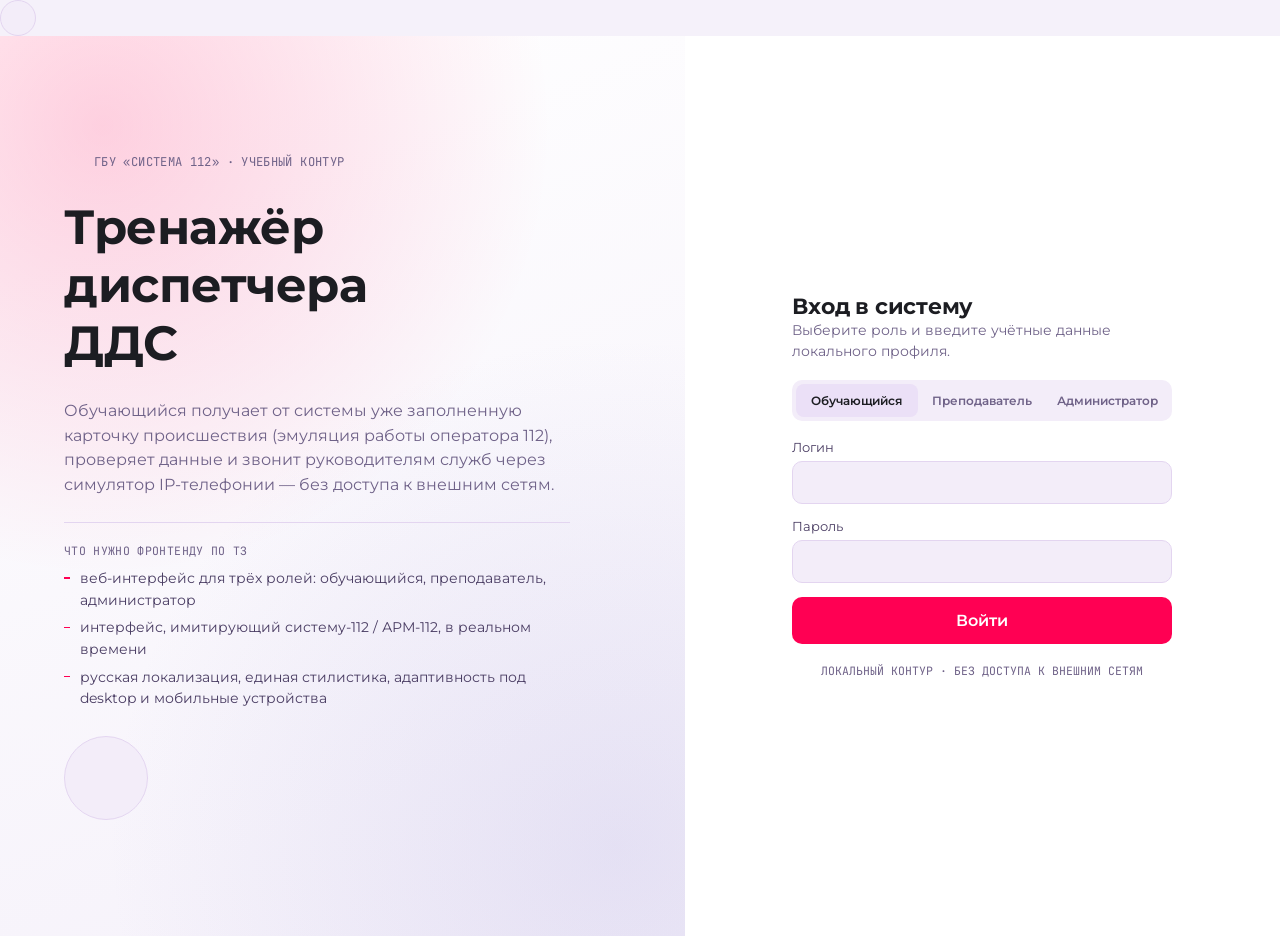
==== frontend/index.html @ 6da65aef "feat(frontend): add frontend screens" ====
<!DOCTYPE html>
<html lang="ru">
<head>
  <meta charset="UTF-8" />
  <meta name="viewport" content="width=device-width, initial-scale=1.0" />
  <title>Вход · Тренажёр диспетчера ДДС</title>
  <!-- Применяем сохранённую тему ДО отрисовки страницы, чтобы не было
       "мигания" неправильной темой при загрузке. Логика переключения —
       в js/theme.js, подключённом ниже вместе с остальными скриптами. -->
  <script>
    (function () {
      var saved = localStorage.getItem("ddsTheme");
      var theme = saved || (window.matchMedia && window.matchMedia("(prefers-color-scheme: light)").matches ? "light" : "dark");
      document.documentElement.setAttribute("data-theme", theme);
    })();
  </script>
  <link rel="preconnect" href="https://fonts.googleapis.com" />
  <link href="https://fonts.googleapis.com/css2?family=Montserrat:wght@500;600;700;800&family=JetBrains+Mono:wght@400;500&display=swap" rel="stylesheet" />
  <link rel="stylesheet" href="css/style.css" />
</head>
<body>

  <button type="button" class="theme-toggle" data-theme-toggle aria-label="Переключить тему">
    <span class="icon" style="width:16px; height:16px;"></span>
  </button>

  <div class="login-page">

    <!-- Левая панель: смысловой "герой" экрана — объясняет, что это за продукт -->
    <section class="hero-panel">

      <div class="hero-brand">
        <span class="icon" style="--icon-src:url('/assets/icons/misc_phone.png'); width:20px; height:20px;" aria-hidden="true"></span>
        <p class="hero-kicker">ГБУ «Система 112» · учебный контур</p>
      </div>

      <h1 class="hero-title">Тренажёр диспетчера ДДС</h1>

      <p class="hero-sub">
        Обучающийся получает от системы уже заполненную карточку происшествия
        (эмуляция работы оператора 112), проверяет данные и звонит руководителям
        служб через симулятор IP‑телефонии — без доступа к внешним сетям.
      </p>

      <div class="hero-scope">
        <span class="hero-scope-label">Что нужно фронтенду по ТЗ</span>
        <ul class="hero-scope-list">
          <li>веб-интерфейс для трёх ролей: обучающийся, преподаватель, администратор</li>
          <li>интерфейс, имитирующий систему‑112 / АРМ‑112, в реальном времени</li>
          <li>русская локализация, единая стилистика, адаптивность под desktop и мобильные устройства</li>
        </ul>
      </div>

      <div class="hero-icon" aria-hidden="true">
        <span class="icon" style="--icon-src:url('/assets/icons/misc_phone.png'); width:34px; height:34px;"></span>
      </div>

    </section>

    <!-- Правая панель: форма входа с переключением роли -->
    <section class="auth-panel">
      <div class="auth-card">

        <div>
          <h2>Вход в систему</h2>
          <p class="auth-hint">Выберите роль и введите учётные данные локального профиля.</p>
        </div>

        <!-- Переключатель роли: чисто фронтенд-состояние, роль передаётся
             бэкенду вместе с формой, а реальные права всё равно проверяются
             на сервере (RBAC) — фронтенд не является источником истины.
             role-switch-indicator — скользящий "ползунок" под активной вкладкой,
             его позицию и ширину выставляет js/auth.js. -->
        <div class="role-switch" role="tablist" aria-label="Роль пользователя" id="role-switch">
          <span class="role-switch-indicator" id="role-indicator"></span>
          <button type="button" class="role-btn active" data-role="student" role="tab" aria-selected="true">Обучающийся</button>
          <button type="button" class="role-btn" data-role="teacher" role="tab" aria-selected="false">Преподаватель</button>
          <button type="button" class="role-btn" data-role="admin" role="tab" aria-selected="false">Администратор</button>
        </div>

        <form id="login-form" novalidate>
          <label>
            Логин
            <input type="text" name="username" autocomplete="username" required />
          </label>
          <label>
            Пароль
            <input type="password" name="password" autocomplete="current-password" required />
          </label>

          <p class="form-error" id="form-error" hidden>Введите логин и пароль</p>

          <button type="submit" class="btn-primary" id="login-submit">Войти</button>
        </form>

        <p class="auth-footer">ЛОКАЛЬНЫЙ КОНТУР · БЕЗ ДОСТУПА К ВНЕШНИМ СЕТЯМ</p>

      </div>
    </section>

  </div>

  <script src="js/config.js"></script>
  <script src="js/theme.js"></script>
  <script src="js/auth.js"></script>
</body>
</html>
---- frontend/css/style.css ----
/* =========================================================
   Тренажёр диспетчера ДДС — базовые стили
   Палитра и шрифт — по брендбуку презентации (Montserrat +
   акцентные HEX #FF0053 / #FFD6E4 / #8A83D1 / #FC3777 /
   #310F53 / #520978, базовые #FFFFFF / #1C1D22).
   ========================================================= */

:root {
  /* --- Тёмная база, затонированная фирменным фиолетовым --- */
  --bg-950: #1c1d22;
  --panel-900: #241726;
  --panel-800: #2d1a34;
  --panel-700: #3a2148;
  --border-600: #4a2c5c;

  --ink-100: #ffffff;
  --ink-400: #c9bfe0;
  --ink-600: #9686b8;

  /* --- Акцентные цвета брендбука --- */
  --accent-500: #ff0053;
  --accent-600: #d1003f;
  --accent-100: #ffd6e4;
  --lavender-500: #8a83d1;
  --magenta-500: #fc3777;
  --purple-900: #310f53;
  --purple-800: #520978;
  --purple-800-tint: #b190c2; /* #520978, но читаемо как цвет текста на тёмном фоне */

  --danger-500: #ff5470;

  /* --- Цвета категорий происшествий: отдельные переменные, чтобы можно
     было подобрать разный контраст для тёмной и светлой темы --- */
  --cat-nature: var(--magenta-500);
  --cat-medicine: var(--accent-500);
  --cat-infrastructure: var(--lavender-500);
  --cat-security: var(--purple-800-tint);
  --cat-other: var(--accent-100);

  /* --- Типографика --- */
  --font-ui: "Montserrat", "Segoe UI", system-ui, sans-serif;
  --font-mono: "JetBrains Mono", "SFMono-Regular", Consolas, monospace;

  /* --- Прочее --- */
  --radius-md: 10px;
  --radius-lg: 18px;
  --radius-xl: 26px;
  --shadow-panel: 0 24px 60px rgba(12, 4, 20, 0.5);
  --ease-out: cubic-bezier(0.16, 1, 0.3, 1);
  --transition-fast: 150ms ease;
  --transition-base: 220ms var(--ease-out);
}

/* =========================================================
   Светлая тема. Переключается атрибутом data-theme на <html>
   (см. js/theme.js). Тёмная тема — значения по умолчанию выше,
   поэтому здесь перечислены только те переменные, которые
   отличаются, плюс более тёмные варианты цветов категорий —
   исходные брендовые оттенки слишком светлые для текста на белом.
   ========================================================= */

:root[data-theme="light"] {
  --bg-950: #f5f1fa;
  --panel-900: #ffffff;
  --panel-800: #f3edf9;
  --panel-700: #ebe0f7;
  --border-600: #e3d5f0;

  --ink-100: #1c1d22;
  --ink-400: #4a3d63;
  --ink-600: #6f6288;

  --cat-nature: #c52b5d;
  --cat-medicine: #d90047;
  --cat-infrastructure: #5a5588;
  --cat-security: var(--purple-800);
  --cat-other: #736067;

  color-scheme: light;
}

* {
  box-sizing: border-box;
}

html {
  color-scheme: dark;
}

body {
  margin: 0;
  font-family: var(--font-ui);
  background: var(--bg-950);
  color: var(--ink-100);
  -webkit-font-smoothing: antialiased;
}

h1, h2, h3 {
  margin: 0;
  font-weight: 700;
  letter-spacing: -0.01em;
}

p {
  margin: 0;
  color: var(--ink-600);
  line-height: 1.5;
}

a {
  color: inherit;
}

button {
  font-family: inherit;
}

:focus-visible {
  outline: 2px solid var(--accent-500);
  outline-offset: 2px;
  border-radius: 6px;
}

/* Уважаем системную настройку "меньше анимаций" —
   плавные появления заменяются мгновенными. */
@media (prefers-reduced-motion: reduce) {
  *, *::before, *::after {
    animation-duration: 0.001ms !important;
    transition-duration: 0.001ms !important;
  }
}

/* =========================================================
   Маска-иконка: PNG-иконки из брендового набора подключаются
   как маска, поэтому цвет иконки всегда задаётся через
   background-color (можно перекрашивать под категорию).
   ========================================================= */

.icon {
  display: inline-block;
  -webkit-mask-image: var(--icon-src);
  mask-image: var(--icon-src);
  -webkit-mask-size: contain;
  mask-size: contain;
  -webkit-mask-repeat: no-repeat;
  mask-repeat: no-repeat;
  -webkit-mask-position: center;
  mask-position: center;
  background-color: currentColor;
  flex-shrink: 0;
}

/* =========================================================
   Кнопки
   ========================================================= */

.btn-primary,
.btn-ghost,
.btn-card {
  display: inline-flex;
  align-items: center;
  justify-content: center;
  gap: 8px;
  border: none;
  border-radius: var(--radius-md);
  cursor: pointer;
  transition: transform var(--transition-fast), background var(--transition-fast), border-color var(--transition-fast);
  font-weight: 600;
  font-family: inherit;
}

.btn-primary {
  width: 100%;
  padding: 14px 20px;
  background: var(--accent-500);
  color: #ffffff;
  font-size: 0.98rem;
}

.btn-primary:hover {
  background: var(--accent-600);
}

.btn-primary:active {
  transform: scale(0.98);
}

.btn-primary[disabled] {
  opacity: 0.6;
  cursor: progress;
}

.btn-ghost {
  padding: 9px 16px;
  background: transparent;
  border: 1px solid var(--border-600);
  color: var(--ink-400);
  font-size: 0.88rem;
}

.btn-ghost:hover {
  border-color: var(--accent-500);
  color: var(--ink-100);
}

.btn-card {
  padding: 8px 14px;
  background: var(--panel-700);
  color: var(--ink-100);
  font-size: 0.85rem;
  align-self: flex-start;
}

.btn-card:hover {
  background: var(--accent-500);
}

.btn-card:active,
.btn-primary:active,
.btn-ghost:active {
  transform: scale(0.97);
}

/* --- переключатель темы --- */

.theme-toggle {
  border: 1px solid var(--border-600);
  background: var(--panel-800);
  color: var(--ink-400);
  width: 36px;
  height: 36px;
  border-radius: 50%;
  cursor: pointer;
  display: grid;
  place-items: center;
  flex-shrink: 0;
  transition: border-color var(--transition-fast), color var(--transition-fast), transform var(--transition-fast);
}

.theme-toggle:hover {
  border-color: var(--accent-500);
  color: var(--accent-500);
}

.theme-toggle:active {
  transform: scale(0.92);
}

.theme-toggle .icon {
  background-color: currentColor;
}

/* На экране входа кнопка "плавает" в углу — там нет топбара, куда её встроить */
.login-page .theme-toggle {
  position: fixed;
  top: 18px;
  right: 18px;
  z-index: 20;
  background: var(--panel-900);
}

/* =========================================================
   Экран входа
   ========================================================= */

.login-page {
  min-height: 100vh;
  display: grid;
  grid-template-columns: 1.15fr 1fr;
}

.hero-panel {
  position: relative;
  padding: clamp(32px, 5vw, 72px);
  background:
    radial-gradient(circle at 15% 10%, rgba(255, 0, 83, 0.18), transparent 45%),
    radial-gradient(circle at 90% 90%, rgba(138, 131, 209, 0.16), transparent 50%),
    linear-gradient(160deg, var(--panel-900), var(--bg-950));
  display: flex;
  flex-direction: column;
  justify-content: center;
  gap: 26px;
  overflow: hidden;
}

.hero-brand {
  display: flex;
  align-items: center;
  gap: 10px;
}

.hero-brand .icon {
  width: 20px;
  height: 20px;
  color: var(--accent-500);
}

.hero-kicker {
  font-family: var(--font-mono);
  font-size: 0.76rem;
  letter-spacing: 0.03em;
  color: var(--ink-600);
  text-transform: uppercase;
}

.hero-title {
  font-size: clamp(2rem, 4vw, 3rem);
  max-width: 12ch;
  color: var(--ink-100);
  animation: rise-in 500ms var(--ease-out) both;
}

.hero-sub {
  max-width: 46ch;
  font-size: 1.02rem;
  animation: rise-in 500ms var(--ease-out) 80ms both;
}

.hero-scope {
  border-top: 1px solid var(--border-600);
  padding-top: 20px;
  animation: rise-in 500ms var(--ease-out) 160ms both;
  max-width: 46ch;
}

.hero-scope-label {
  display: block;
  font-family: var(--font-mono);
  font-size: 0.72rem;
  text-transform: uppercase;
  letter-spacing: 0.03em;
  color: var(--ink-600);
  margin-bottom: 10px;
}

.hero-scope-list {
  margin: 0;
  padding: 0;
  list-style: none;
  display: flex;
  flex-direction: column;
  gap: 6px;
}

.hero-scope-list li {
  position: relative;
  padding-left: 16px;
  font-size: 0.9rem;
  color: var(--ink-400);
  line-height: 1.5;
}

.hero-scope-list li::before {
  content: "";
  position: absolute;
  left: 0;
  top: 0.65em;
  width: 6px;
  height: 1.5px;
  background: var(--accent-500);
}

.hero-icon {
  width: 84px;
  height: 84px;
  border-radius: 50%;
  background: var(--panel-800);
  border: 1px solid var(--border-600);
  display: grid;
  place-items: center;
  align-self: flex-start;
  animation: rise-in 500ms var(--ease-out) 220ms both;
}

.hero-icon .icon {
  width: 34px;
  height: 34px;
  color: var(--accent-500);
}

.auth-panel {
  display: flex;
  align-items: center;
  justify-content: center;
  padding: clamp(24px, 4vw, 48px);
  background: var(--panel-900);
}

.auth-card {
  width: 100%;
  max-width: 380px;
  display: flex;
  flex-direction: column;
  gap: 18px;
  animation: rise-in 460ms var(--ease-out) 120ms both;
}

.auth-card h2 {
  font-size: 1.4rem;
}

.auth-hint {
  font-size: 0.88rem;
}

/* Переключатель роли со скользящим индикатором.
   position:relative + один абсолютный "ползунок",
   который двигается через transform (JS выставляет --x/--w). */
.role-switch {
  position: relative;
  display: flex;
  background: var(--panel-800);
  border-radius: var(--radius-md);
  padding: 4px;
  gap: 4px;
}

.role-switch-indicator {
  position: absolute;
  top: 4px;
  bottom: 4px;
  left: 0;
  width: var(--w, 0px);
  transform: translateX(var(--x, 0px));
  background: var(--panel-700);
  border-radius: 8px;
  transition: transform var(--transition-base), width var(--transition-base);
}

.role-btn {
  position: relative;
  z-index: 1;
  flex: 1;
  border: none;
  background: transparent;
  color: var(--ink-600);
  padding: 9px 6px;
  border-radius: 8px;
  font-size: 0.78rem;
  font-weight: 600;
  cursor: pointer;
  transition: color var(--transition-fast);
  font-family: inherit;
}

.role-btn.active {
  color: var(--ink-100);
}

#login-form {
  display: flex;
  flex-direction: column;
  gap: 14px;
}

#login-form label {
  display: flex;
  flex-direction: column;
  gap: 6px;
  font-size: 0.82rem;
  color: var(--ink-400);
}

#login-form input {
  background: var(--panel-800);
  border: 1px solid var(--border-600);
  border-radius: var(--radius-md);
  padding: 11px 12px;
  color: var(--ink-100);
  font-size: 0.95rem;
  font-family: inherit;
  transition: border-color var(--transition-fast);
}

#login-form input:focus {
  border-color: var(--accent-500);
  outline: none;
}

.form-error {
  color: var(--danger-500);
  font-size: 0.82rem;
}

.auth-footer {
  font-family: var(--font-mono);
  font-size: 0.72rem;
  text-align: center;
  color: var(--ink-600);
}

/* =========================================================
   Экран после входа (дашборд-оболочка)
   ========================================================= */

.app-shell {
  min-height: 100vh;
  background: var(--bg-950);
}

.topbar {
  display: flex;
  align-items: center;
  justify-content: space-between;
  gap: 16px;
  padding: 14px clamp(16px, 3vw, 32px);
  background: var(--panel-900);
  border-bottom: 1px solid var(--border-600);
  position: sticky;
  top: 0;
  z-index: 10;
}

.topbar-left {
  display: flex;
  align-items: center;
  gap: 10px;
}

.topbar-left .icon {
  width: 20px;
  height: 20px;
  color: var(--accent-500);
}

.topbar-title {
  font-weight: 700;
  font-size: 0.98rem;
}

.topbar-center {
  display: none;
  align-items: baseline;
  gap: 8px;
  font-family: var(--font-mono);
  color: var(--ink-400);
}

.topbar-clock {
  font-size: 1.05rem;
  color: var(--ink-100);
}

.topbar-date {
  font-size: 0.78rem;
  color: var(--ink-600);
}

.topbar-right {
  display: flex;
  align-items: center;
  gap: 10px;
}

.role-badge {
  font-family: var(--font-mono);
  font-size: 0.72rem;
  padding: 6px 10px;
  border-radius: 999px;
  background: var(--panel-800);
  border: 1px solid var(--border-600);
  color: var(--accent-500);
}

.dashboard {
  padding: clamp(20px, 4vw, 44px);
  max-width: 1100px;
  margin: 0 auto;
}

.dashboard-head {
  margin-bottom: 26px;
  display: flex;
  flex-direction: column;
  gap: 6px;
}

.dashboard-head h1 {
  font-size: clamp(1.4rem, 3vw, 1.9rem);
}

.section-title {
  font-size: 1rem;
  margin: 36px 0 14px;
  color: var(--ink-400);
  font-weight: 700;
  text-transform: uppercase;
  letter-spacing: 0.04em;
}

/* --- сетка карточек-переходов --- */

.card-grid {
  display: grid;
  grid-template-columns: repeat(auto-fit, minmax(240px, 1fr));
  gap: 16px;
}

.card {
  background: var(--panel-900);
  border: 1px solid var(--border-600);
  border-radius: var(--radius-lg);
  padding: 20px;
  display: flex;
  flex-direction: column;
  gap: 12px;
  transition: border-color var(--transition-base), transform var(--transition-base);
  opacity: 0;
  animation: rise-in 420ms var(--ease-out) forwards;
  animation-delay: calc(var(--i, 0) * 60ms);
}

.card:hover {
  border-color: var(--accent-500);
  transform: translateY(-2px);
}

.card-icon {
  width: 38px;
  height: 38px;
  border-radius: 10px;
  background: var(--panel-700);
  display: grid;
  place-items: center;
  color: var(--accent-500);
}

.card-icon .icon {
  width: 20px;
  height: 20px;
}

.card h3 {
  font-size: 1.02rem;
}

.card p {
  font-size: 0.86rem;
}

/* --- очередь карточек происшествий с категориями --- */

.queue-list {
  display: flex;
  flex-direction: column;
  gap: 10px;
}

.queue-item {
  display: flex;
  align-items: center;
  gap: 14px;
  padding: 14px 16px;
  background: var(--panel-900);
  border: 1px solid var(--border-600);
  border-radius: var(--radius-md);
  cursor: pointer;
  text-align: left;
  width: 100%;
  color: inherit;
  font-family: inherit;
  transition: border-color var(--transition-base), transform var(--transition-base), background var(--transition-base);
  opacity: 0;
  animation: rise-in 380ms var(--ease-out) forwards;
  animation-delay: calc(var(--i, 0) * 70ms);
}

.queue-item:hover {
  border-color: var(--cat-color, var(--accent-500));
  background: var(--panel-800);
  transform: translateX(2px);
}

.queue-badge {
  width: 42px;
  height: 42px;
  border-radius: 12px;
  flex-shrink: 0;
  display: grid;
  place-items: center;
  background: rgba(255, 0, 83, 0.18);
  background: color-mix(in srgb, var(--cat-color, var(--accent-500)) 22%, transparent);
}

.queue-badge .icon {
  width: 22px;
  height: 22px;
  color: var(--cat-color, var(--accent-500));
}

.queue-body {
  flex: 1;
  min-width: 0;
  display: flex;
  flex-direction: column;
  gap: 2px;
}

.queue-category {
  font-size: 0.72rem;
  font-weight: 700;
  text-transform: uppercase;
  letter-spacing: 0.03em;
  color: var(--cat-color, var(--accent-500));
}

.queue-title {
  font-size: 0.95rem;
  color: var(--ink-100);
  font-weight: 600;
  white-space: nowrap;
  overflow: hidden;
  text-overflow: ellipsis;
}

.queue-address {
  font-size: 0.82rem;
  color: var(--ink-600);
  white-space: nowrap;
  overflow: hidden;
  text-overflow: ellipsis;
}

.queue-time {
  font-family: var(--font-mono);
  font-size: 0.8rem;
  color: var(--ink-400);
  flex-shrink: 0;
}

/* =========================================================
   Шторка с карточкой происшествия — "выезжает" снизу на мобильных
   и справа на широких экранах. Управляется классом .is-open
   на .sheet-overlay (JS переключает через requestAnimationFrame,
   чтобы transition отыграл даже при первом открытии).
   ========================================================= */

.sheet-overlay {
  position: fixed;
  inset: 0;
  background: rgba(10, 4, 16, 0.6);
  backdrop-filter: blur(2px);
  display: flex;
  align-items: flex-end;
  justify-content: center;
  opacity: 0;
  pointer-events: none;
  transition: opacity var(--transition-base);
  z-index: 100;
}

.sheet-overlay.is-open {
  opacity: 1;
  pointer-events: auto;
}

.sheet {
  width: 100%;
  max-width: 480px;
  max-height: 88vh;
  overflow-y: auto;
  background: var(--panel-900);
  border: 1px solid var(--border-600);
  border-bottom: none;
  border-radius: var(--radius-xl) var(--radius-xl) 0 0;
  padding: 22px clamp(18px, 4vw, 28px) clamp(20px, 4vw, 32px);
  box-shadow: var(--shadow-panel);
  transform: translateY(100%);
  transition: transform 320ms var(--ease-out);
}

.sheet-overlay.is-open .sheet {
  transform: translateY(0);
}

.sheet-handle {
  width: 40px;
  height: 4px;
  border-radius: 999px;
  background: var(--border-600);
  margin: 0 auto 18px;
}

.sheet-head {
  display: flex;
  align-items: flex-start;
  justify-content: space-between;
  gap: 12px;
  margin-bottom: 18px;
}

.sheet-badge {
  display: inline-flex;
  align-items: center;
  gap: 8px;
  padding: 7px 12px;
  border-radius: 999px;
  background: rgba(255, 0, 83, 0.18);
  background: color-mix(in srgb, var(--cat-color, var(--accent-500)) 22%, transparent);
  color: var(--cat-color, var(--accent-500));
  font-size: 0.76rem;
  font-weight: 700;
  text-transform: uppercase;
  letter-spacing: 0.03em;
}

.sheet-badge .icon {
  width: 15px;
  height: 15px;
  color: var(--cat-color, var(--accent-500));
}

.sheet-close {
  border: none;
  background: var(--panel-800);
  color: var(--ink-400);
  width: 32px;
  height: 32px;
  border-radius: 50%;
  cursor: pointer;
  display: grid;
  place-items: center;
  flex-shrink: 0;
  transition: background var(--transition-fast), color var(--transition-fast);
}

.sheet-close:hover {
  background: var(--accent-500);
  color: #fff;
}

.sheet-close .icon {
  width: 16px;
  height: 16px;
}

.sheet h2 {
  font-size: 1.25rem;
  margin-bottom: 4px;
}

.sheet-address {
  font-size: 0.9rem;
  margin-bottom: 18px;
}

/* --- таймер приёма карточки: по регламенту на подтверждение
   получения даётся 30 секунд, при превышении поле "краснеет"
   (как в реальном ПОВ-112) --- */
.sheet-timer {
  display: flex;
  align-items: center;
  gap: 8px;
  padding: 9px 12px;
  border-radius: var(--radius-md);
  background: var(--panel-800);
  border: 1px solid var(--border-600);
  color: var(--ink-400);
  font-size: 0.82rem;
  margin-bottom: 18px;
  transition: background var(--transition-base), border-color var(--transition-base), color var(--transition-base);
}

.sheet-timer .icon {
  background-color: currentColor;
  width: 14px;
  height: 14px;
}

.sheet-timer strong {
  font-family: var(--font-mono);
  color: var(--ink-100);
  margin-left: auto;
  font-size: 0.92rem;
}

.sheet-timer.is-warning {
  border-color: var(--danger-500);
  color: var(--danger-500);
  background: rgba(255, 84, 112, 0.12);
  background: color-mix(in srgb, var(--danger-500) 12%, transparent);
}

.sheet-timer.is-warning strong {
  color: var(--danger-500);
}

.sheet-grid {
  display: grid;
  grid-template-columns: 1fr 1fr;
  gap: 10px;
  margin-bottom: 20px;
}

.sheet-field {
  background: var(--panel-800);
  border: 1px solid var(--border-600);
  border-radius: var(--radius-md);
  padding: 10px 12px;
}

.sheet-field span {
  display: block;
  font-size: 0.7rem;
  text-transform: uppercase;
  letter-spacing: 0.03em;
  color: var(--ink-600);
  margin-bottom: 3px;
}

.sheet-field strong {
  font-size: 0.9rem;
  color: var(--ink-100);
  font-weight: 600;
}

.sheet-services {
  margin-bottom: 22px;
}

.sheet-services h3 {
  font-size: 0.82rem;
  text-transform: uppercase;
  letter-spacing: 0.03em;
  color: var(--ink-600);
  margin-bottom: 10px;
}

.service-row {
  display: flex;
  align-items: center;
  gap: 10px;
  padding: 10px 12px;
  background: var(--panel-800);
  border: 1px solid var(--border-600);
  border-radius: var(--radius-md);
  margin-bottom: 8px;
}

.service-row .icon {
  width: 16px;
  height: 16px;
  color: var(--ink-400);
}

.service-row span {
  flex: 1;
  font-size: 0.88rem;
}

.service-call {
  border: none;
  background: var(--panel-700);
  color: var(--ink-100);
  width: 30px;
  height: 30px;
  border-radius: 50%;
  cursor: pointer;
  display: grid;
  place-items: center;
  transition: background var(--transition-fast), transform var(--transition-fast);
}

.service-call:hover {
  background: var(--accent-500);
}

.service-call:active {
  transform: scale(0.92);
}

.service-call .icon {
  width: 14px;
  height: 14px;
  color: inherit;
  background-color: currentColor;
}

.sheet-comment {
  margin-bottom: 20px;
}

.sheet-comment label {
  display: block;
  font-size: 0.82rem;
  text-transform: uppercase;
  letter-spacing: 0.03em;
  color: var(--ink-600);
  margin-bottom: 8px;
}

.sheet-comment textarea {
  width: 100%;
  min-height: 64px;
  resize: vertical;
  background: var(--panel-800);
  border: 1px solid var(--border-600);
  border-radius: var(--radius-md);
  padding: 10px 12px;
  color: var(--ink-100);
  font-family: inherit;
  font-size: 0.88rem;
  transition: border-color var(--transition-fast);
}

.sheet-comment textarea:focus {
  border-color: var(--accent-500);
  outline: none;
}

.sheet-comment .field-error {
  display: none;
  color: var(--danger-500);
  font-size: 0.78rem;
  margin-top: 6px;
}

.sheet-comment.has-error textarea {
  border-color: var(--danger-500);
}

.sheet-comment.has-error .field-error {
  display: block;
}

.sheet-actions {
  display: flex;
  gap: 10px;
}

.sheet-actions .btn-primary {
  flex: 1;
}

.sheet-actions .btn-decline {
  flex: 1;
  padding: 14px 20px;
  border: 1px solid var(--border-600);
  background: transparent;
  color: var(--ink-400);
  border-radius: var(--radius-md);
  font-weight: 600;
  cursor: pointer;
  transition: border-color var(--transition-fast), color var(--transition-fast);
}

.sheet-actions .btn-decline:hover {
  border-color: var(--danger-500);
  color: var(--danger-500);
}

/* Короткий "тост" подтверждения звонка — появляется и сам гаснет. */
.toast {
  position: fixed;
  left: 50%;
  bottom: 24px;
  transform: translate(-50%, 12px);
  background: var(--panel-700);
  border: 1px solid var(--border-600);
  color: var(--ink-100);
  padding: 12px 18px;
  border-radius: 999px;
  font-size: 0.85rem;
  opacity: 0;
  pointer-events: none;
  transition: opacity 220ms var(--ease-out), transform 220ms var(--ease-out);
  z-index: 200;
  display: flex;
  align-items: center;
  gap: 8px;
}

.toast.is-visible {
  opacity: 1;
  transform: translate(-50%, 0);
}

.toast .icon {
  width: 15px;
  height: 15px;
  color: var(--accent-500);
}

/* =========================================================
   Анимации
   ========================================================= */

@keyframes rise-in {
  from { opacity: 0; transform: translateY(10px); }
  to   { opacity: 1; transform: translateY(0); }
}

/* =========================================================
   Адаптивность
   ========================================================= */

@media (min-width: 720px) {
  .topbar-center {
    display: flex;
  }
}

@media (min-width: 640px) {
  .sheet-overlay {
    align-items: center;
  }

  .sheet {
    border-radius: var(--radius-xl);
    border-bottom: 1px solid var(--border-600);
    transform: translateY(24px) scale(0.98);
  }

  .sheet-overlay.is-open .sheet {
    transform: translateY(0) scale(1);
  }

  .sheet-handle {
    display: none;
  }
}

@media (max-width: 900px) {
  .login-page {
    grid-template-columns: 1fr;
  }

  .hero-panel {
    padding-bottom: 48px;
  }
}

@media (max-width: 520px) {
  .auth-card {
    max-width: none;
  }

  .role-btn {
    font-size: 0.72rem;
  }

  .sheet-grid {
    grid-template-columns: 1fr;
  }
}
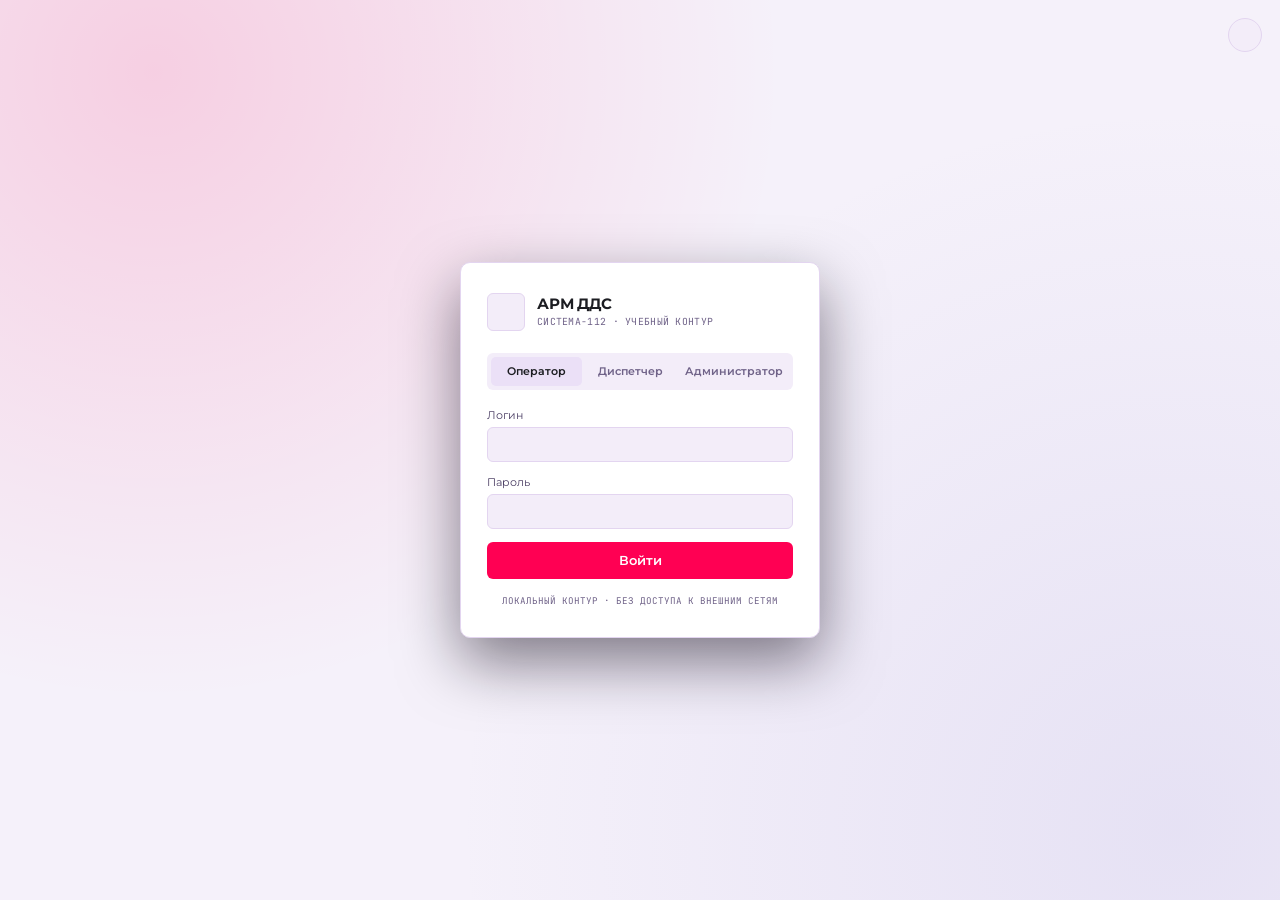
==== commit 949f2629: "refactor(frontend): improve call card UI" ====
--- a/frontend/index.html
+++ b/frontend/index.html
@@ -3,10 +3,7 @@
 <head>
   <meta charset="UTF-8" />
   <meta name="viewport" content="width=device-width, initial-scale=1.0" />
-  <title>Вход · Тренажёр диспетчера ДДС</title>
-  <!-- Применяем сохранённую тему ДО отрисовки страницы, чтобы не было
-       "мигания" неправильной темой при загрузке. Логика переключения —
-       в js/theme.js, подключённом ниже вместе с остальными скриптами. -->
+  <title>Вход · АРМ ДДС</title>
   <script>
     (function () {
       var saved = localStorage.getItem("ddsTheme");
@@ -20,83 +17,49 @@
 </head>
 <body>
 
-  <button type="button" class="theme-toggle" data-theme-toggle aria-label="Переключить тему">
-    <span class="icon" style="width:16px; height:16px;"></span>
-  </button>
-
   <div class="login-page">
 
-    <!-- Левая панель: смысловой "герой" экрана — объясняет, что это за продукт -->
-    <section class="hero-panel">
+    <button type="button" class="theme-toggle" data-theme-toggle aria-label="Переключить тему">
+      <span class="icon" style="width:16px; height:16px;"></span>
+    </button>
 
-      <div class="hero-brand">
-        <span class="icon" style="--icon-src:url('/assets/icons/misc_phone.png'); width:20px; height:20px;" aria-hidden="true"></span>
-        <p class="hero-kicker">ГБУ «Система 112» · учебный контур</p>
+    <div class="login-card">
+
+      <div class="login-brand">
+        <span class="login-brand-icon">
+          <span class="icon" style="--icon-src:url('/assets/icons/misc_phone.png'); width:18px; height:18px;"></span>
+        </span>
+        <div>
+          <h1>АРМ ДДС</h1>
+          <span>Система‑112 · учебный контур</span>
+        </div>
       </div>
 
-      <h1 class="hero-title">Тренажёр диспетчера ДДС</h1>
-
-      <p class="hero-sub">
-        Обучающийся получает от системы уже заполненную карточку происшествия
-        (эмуляция работы оператора 112), проверяет данные и звонит руководителям
-        служб через симулятор IP‑телефонии — без доступа к внешним сетям.
-      </p>
-
-      <div class="hero-scope">
-        <span class="hero-scope-label">Что нужно фронтенду по ТЗ</span>
-        <ul class="hero-scope-list">
-          <li>веб-интерфейс для трёх ролей: обучающийся, преподаватель, администратор</li>
-          <li>интерфейс, имитирующий систему‑112 / АРМ‑112, в реальном времени</li>
-          <li>русская локализация, единая стилистика, адаптивность под desktop и мобильные устройства</li>
-        </ul>
+      <div class="role-switch" role="tablist" aria-label="Роль пользователя" id="role-switch">
+        <span class="role-switch-indicator" id="role-indicator"></span>
+        <button type="button" class="role-btn active" data-role="student" role="tab" aria-selected="true">Оператор</button>
+        <button type="button" class="role-btn" data-role="teacher" role="tab" aria-selected="false">Диспетчер</button>
+        <button type="button" class="role-btn" data-role="admin" role="tab" aria-selected="false">Администратор</button>
       </div>
 
-      <div class="hero-icon" aria-hidden="true">
-        <span class="icon" style="--icon-src:url('/assets/icons/misc_phone.png'); width:34px; height:34px;"></span>
-      </div>
+      <form id="login-form" novalidate>
+        <label>
+          Логин
+          <input type="text" name="username" autocomplete="username" required />
+        </label>
+        <label>
+          Пароль
+          <input type="password" name="password" autocomplete="current-password" required />
+        </label>
 
-    </section>
+        <p class="form-error" id="form-error" hidden>Введите логин и пароль</p>
 
-    <!-- Правая панель: форма входа с переключением роли -->
-    <section class="auth-panel">
-      <div class="auth-card">
+        <button type="submit" class="btn-primary" id="login-submit" style="width:100%; padding:11px;">Войти</button>
+      </form>
 
-        <div>
-          <h2>Вход в систему</h2>
-          <p class="auth-hint">Выберите роль и введите учётные данные локального профиля.</p>
-        </div>
+      <p class="login-footnote">ЛОКАЛЬНЫЙ КОНТУР · БЕЗ ДОСТУПА К ВНЕШНИМ СЕТЯМ</p>
 
-        <!-- Переключатель роли: чисто фронтенд-состояние, роль передаётся
-             бэкенду вместе с формой, а реальные права всё равно проверяются
-             на сервере (RBAC) — фронтенд не является источником истины.
-             role-switch-indicator — скользящий "ползунок" под активной вкладкой,
-             его позицию и ширину выставляет js/auth.js. -->
-        <div class="role-switch" role="tablist" aria-label="Роль пользователя" id="role-switch">
-          <span class="role-switch-indicator" id="role-indicator"></span>
-          <button type="button" class="role-btn active" data-role="student" role="tab" aria-selected="true">Обучающийся</button>
-          <button type="button" class="role-btn" data-role="teacher" role="tab" aria-selected="false">Преподаватель</button>
-          <button type="button" class="role-btn" data-role="admin" role="tab" aria-selected="false">Администратор</button>
-        </div>
-
-        <form id="login-form" novalidate>
-          <label>
-            Логин
-            <input type="text" name="username" autocomplete="username" required />
-          </label>
-          <label>
-            Пароль
-            <input type="password" name="password" autocomplete="current-password" required />
-          </label>
-
-          <p class="form-error" id="form-error" hidden>Введите логин и пароль</p>
-
-          <button type="submit" class="btn-primary" id="login-submit">Войти</button>
-        </form>
-
-        <p class="auth-footer">ЛОКАЛЬНЫЙ КОНТУР · БЕЗ ДОСТУПА К ВНЕШНИМ СЕТЯМ</p>
-
-      </div>
-    </section>
+    </div>
 
   </div>
 
--- a/frontend/css/style.css
+++ b/frontend/css/style.css
@@ -1,12 +1,4 @@
-/* =========================================================
-   Тренажёр диспетчера ДДС — базовые стили
-   Палитра и шрифт — по брендбуку презентации (Montserrat +
-   акцентные HEX #FF0053 / #FFD6E4 / #8A83D1 / #FC3777 /
-   #310F53 / #520978, базовые #FFFFFF / #1C1D22).
-   ========================================================= */
-
 :root {
-  /* --- Тёмная база, затонированная фирменным фиолетовым --- */
   --bg-950: #1c1d22;
   --panel-900: #241726;
   --panel-800: #2d1a34;
@@ -17,7 +9,6 @@
   --ink-400: #c9bfe0;
   --ink-600: #9686b8;
 
-  /* --- Акцентные цвета брендбука --- */
   --accent-500: #ff0053;
   --accent-600: #d1003f;
   --accent-100: #ffd6e4;
@@ -25,39 +16,28 @@
   --magenta-500: #fc3777;
   --purple-900: #310f53;
   --purple-800: #520978;
-  --purple-800-tint: #b190c2; /* #520978, но читаемо как цвет текста на тёмном фоне */
+  --purple-800-tint: #b190c2;
 
   --danger-500: #ff5470;
-
-  /* --- Цвета категорий происшествий: отдельные переменные, чтобы можно
-     было подобрать разный контраст для тёмной и светлой темы --- */
+  --success-500: #35c48c;
+
   --cat-nature: var(--magenta-500);
   --cat-medicine: var(--accent-500);
   --cat-infrastructure: var(--lavender-500);
   --cat-security: var(--purple-800-tint);
   --cat-other: var(--accent-100);
 
-  /* --- Типографика --- */
   --font-ui: "Montserrat", "Segoe UI", system-ui, sans-serif;
   --font-mono: "JetBrains Mono", "SFMono-Regular", Consolas, monospace;
 
-  /* --- Прочее --- */
-  --radius-md: 10px;
-  --radius-lg: 18px;
-  --radius-xl: 26px;
+  --radius-md: 6px;
+  --radius-lg: 10px;
+  --radius-xl: 14px;
   --shadow-panel: 0 24px 60px rgba(12, 4, 20, 0.5);
   --ease-out: cubic-bezier(0.16, 1, 0.3, 1);
   --transition-fast: 150ms ease;
   --transition-base: 220ms var(--ease-out);
 }
-
-/* =========================================================
-   Светлая тема. Переключается атрибутом data-theme на <html>
-   (см. js/theme.js). Тёмная тема — значения по умолчанию выше,
-   поэтому здесь перечислены только те переменные, которые
-   отличаются, плюс более тёмные варианты цветов категорий —
-   исходные брендовые оттенки слишком светлые для текста на белом.
-   ========================================================= */
 
 :root[data-theme="light"] {
   --bg-950: #f5f1fa;
@@ -85,6 +65,15 @@
 
 html {
   color-scheme: dark;
+  font-size: 14px;
+}
+
+/* Плавный переход между светлой и тёмной темой. Только цветовые
+   свойства (не transform/opacity), чтобы не мешать остальным
+   анимациям и hover-переходам — у них своя, более быстрая длительность
+   через var(--transition-fast) и она имеет приоритет по специфичности. */
+*, *::before, *::after {
+  transition: background-color 320ms ease, color 320ms ease, border-color 320ms ease, box-shadow 320ms ease;
 }
 
 body {
@@ -115,26 +104,23 @@
   font-family: inherit;
 }
 
+table {
+  border-collapse: collapse;
+  width: 100%;
+}
+
 :focus-visible {
   outline: 2px solid var(--accent-500);
   outline-offset: 2px;
   border-radius: 6px;
 }
 
-/* Уважаем системную настройку "меньше анимаций" —
-   плавные появления заменяются мгновенными. */
 @media (prefers-reduced-motion: reduce) {
   *, *::before, *::after {
     animation-duration: 0.001ms !important;
     transition-duration: 0.001ms !important;
   }
 }
-
-/* =========================================================
-   Маска-иконка: PNG-иконки из брендового набора подключаются
-   как маска, поэтому цвет иконки всегда задаётся через
-   background-color (можно перекрашивать под категорию).
-   ========================================================= */
 
 .icon {
   display: inline-block;
@@ -150,13 +136,10 @@
   flex-shrink: 0;
 }
 
-/* =========================================================
-   Кнопки
-   ========================================================= */
-
 .btn-primary,
 .btn-ghost,
-.btn-card {
+.btn-card,
+.toolbar-btn {
   display: inline-flex;
   align-items: center;
   justify-content: center;
@@ -164,25 +147,20 @@
   border: none;
   border-radius: var(--radius-md);
   cursor: pointer;
-  transition: transform var(--transition-fast), background var(--transition-fast), border-color var(--transition-fast);
+  transition: transform var(--transition-fast), background var(--transition-fast), border-color var(--transition-fast), color var(--transition-fast);
   font-weight: 600;
   font-family: inherit;
 }
 
 .btn-primary {
-  width: 100%;
-  padding: 14px 20px;
+  padding: 10px 18px;
   background: var(--accent-500);
   color: #ffffff;
-  font-size: 0.98rem;
+  font-size: 0.9rem;
 }
 
 .btn-primary:hover {
   background: var(--accent-600);
-}
-
-.btn-primary:active {
-  transform: scale(0.98);
 }
 
 .btn-primary[disabled] {
@@ -195,7 +173,7 @@
   background: transparent;
   border: 1px solid var(--border-600);
   color: var(--ink-400);
-  font-size: 0.88rem;
+  font-size: 0.85rem;
 }
 
 .btn-ghost:hover {
@@ -203,32 +181,25 @@
   color: var(--ink-100);
 }
 
-.btn-card {
-  padding: 8px 14px;
-  background: var(--panel-700);
-  color: var(--ink-100);
-  font-size: 0.85rem;
-  align-self: flex-start;
-}
-
-.btn-card:hover {
-  background: var(--accent-500);
+.btn-card,
+.btn-primary,
+.btn-ghost {
+  width: auto;
 }
 
 .btn-card:active,
 .btn-primary:active,
-.btn-ghost:active {
+.btn-ghost:active,
+.toolbar-btn:active {
   transform: scale(0.97);
 }
 
-/* --- переключатель темы --- */
-
 .theme-toggle {
   border: 1px solid var(--border-600);
   background: var(--panel-800);
   color: var(--ink-400);
-  width: 36px;
-  height: 36px;
+  width: 34px;
+  height: 34px;
   border-radius: 50%;
   cursor: pointer;
   display: grid;
@@ -250,162 +221,72 @@
   background-color: currentColor;
 }
 
-/* На экране входа кнопка "плавает" в углу — там нет топбара, куда её встроить */
-.login-page .theme-toggle {
-  position: fixed;
-  top: 18px;
-  right: 18px;
-  z-index: 20;
-  background: var(--panel-900);
-}
-
-/* =========================================================
-   Экран входа
-   ========================================================= */
-
 .login-page {
   min-height: 100vh;
   display: grid;
-  grid-template-columns: 1.15fr 1fr;
-}
-
-.hero-panel {
+  place-items: center;
+  background:
+    radial-gradient(circle at 12% 8%, rgba(255, 0, 83, 0.14), transparent 45%),
+    radial-gradient(circle at 92% 92%, rgba(138, 131, 209, 0.14), transparent 50%),
+    var(--bg-950);
+  padding: 20px;
   position: relative;
-  padding: clamp(32px, 5vw, 72px);
-  background:
-    radial-gradient(circle at 15% 10%, rgba(255, 0, 83, 0.18), transparent 45%),
-    radial-gradient(circle at 90% 90%, rgba(138, 131, 209, 0.16), transparent 50%),
-    linear-gradient(160deg, var(--panel-900), var(--bg-950));
-  display: flex;
-  flex-direction: column;
-  justify-content: center;
-  gap: 26px;
-  overflow: hidden;
-}
-
-.hero-brand {
-  display: flex;
-  align-items: center;
-  gap: 10px;
-}
-
-.hero-brand .icon {
-  width: 20px;
-  height: 20px;
+}
+
+.login-page .theme-toggle {
+  position: absolute;
+  top: 18px;
+  right: 18px;
+}
+
+.login-card {
+  width: 100%;
+  max-width: 360px;
+  background: var(--panel-900);
+  border: 1px solid var(--border-600);
+  border-radius: var(--radius-lg);
+  padding: 28px 26px;
+  box-shadow: var(--shadow-panel);
+}
+
+.login-brand {
+  display: flex;
+  align-items: center;
+  gap: 12px;
+  margin-bottom: 22px;
+}
+
+.login-brand-icon {
+  width: 38px;
+  height: 38px;
+  border-radius: var(--radius-md);
+  background: var(--panel-800);
+  border: 1px solid var(--border-600);
+  display: grid;
+  place-items: center;
+  flex-shrink: 0;
+}
+
+.login-brand-icon .icon {
+  width: 18px;
+  height: 18px;
   color: var(--accent-500);
 }
 
-.hero-kicker {
-  font-family: var(--font-mono);
-  font-size: 0.76rem;
-  letter-spacing: 0.03em;
-  color: var(--ink-600);
-  text-transform: uppercase;
-}
-
-.hero-title {
-  font-size: clamp(2rem, 4vw, 3rem);
-  max-width: 12ch;
-  color: var(--ink-100);
-  animation: rise-in 500ms var(--ease-out) both;
-}
-
-.hero-sub {
-  max-width: 46ch;
-  font-size: 1.02rem;
-  animation: rise-in 500ms var(--ease-out) 80ms both;
-}
-
-.hero-scope {
-  border-top: 1px solid var(--border-600);
-  padding-top: 20px;
-  animation: rise-in 500ms var(--ease-out) 160ms both;
-  max-width: 46ch;
-}
-
-.hero-scope-label {
+.login-brand h1 {
+  font-size: 1.05rem;
+}
+
+.login-brand span {
   display: block;
   font-family: var(--font-mono);
-  font-size: 0.72rem;
+  font-size: 0.7rem;
   text-transform: uppercase;
   letter-spacing: 0.03em;
   color: var(--ink-600);
-  margin-bottom: 10px;
-}
-
-.hero-scope-list {
-  margin: 0;
-  padding: 0;
-  list-style: none;
-  display: flex;
-  flex-direction: column;
-  gap: 6px;
-}
-
-.hero-scope-list li {
-  position: relative;
-  padding-left: 16px;
-  font-size: 0.9rem;
-  color: var(--ink-400);
-  line-height: 1.5;
-}
-
-.hero-scope-list li::before {
-  content: "";
-  position: absolute;
-  left: 0;
-  top: 0.65em;
-  width: 6px;
-  height: 1.5px;
-  background: var(--accent-500);
-}
-
-.hero-icon {
-  width: 84px;
-  height: 84px;
-  border-radius: 50%;
-  background: var(--panel-800);
-  border: 1px solid var(--border-600);
-  display: grid;
-  place-items: center;
-  align-self: flex-start;
-  animation: rise-in 500ms var(--ease-out) 220ms both;
-}
-
-.hero-icon .icon {
-  width: 34px;
-  height: 34px;
-  color: var(--accent-500);
-}
-
-.auth-panel {
-  display: flex;
-  align-items: center;
-  justify-content: center;
-  padding: clamp(24px, 4vw, 48px);
-  background: var(--panel-900);
-}
-
-.auth-card {
-  width: 100%;
-  max-width: 380px;
-  display: flex;
-  flex-direction: column;
-  gap: 18px;
-  animation: rise-in 460ms var(--ease-out) 120ms both;
-}
-
-.auth-card h2 {
-  font-size: 1.4rem;
-}
-
-.auth-hint {
-  font-size: 0.88rem;
-}
-
-/* Переключатель роли со скользящим индикатором.
-   position:relative + один абсолютный "ползунок",
-   который двигается через transform (JS выставляет --x/--w). */
+  margin-top: 2px;
+}
+
 .role-switch {
   position: relative;
   display: flex;
@@ -413,6 +294,7 @@
   border-radius: var(--radius-md);
   padding: 4px;
   gap: 4px;
+  margin-bottom: 18px;
 }
 
 .role-switch-indicator {
@@ -423,7 +305,7 @@
   width: var(--w, 0px);
   transform: translateX(var(--x, 0px));
   background: var(--panel-700);
-  border-radius: 8px;
+  border-radius: 5px;
   transition: transform var(--transition-base), width var(--transition-base);
 }
 
@@ -434,9 +316,9 @@
   border: none;
   background: transparent;
   color: var(--ink-600);
-  padding: 9px 6px;
-  border-radius: 8px;
-  font-size: 0.78rem;
+  padding: 8px 6px;
+  border-radius: 5px;
+  font-size: 0.76rem;
   font-weight: 600;
   cursor: pointer;
   transition: color var(--transition-fast);
@@ -450,14 +332,14 @@
 #login-form {
   display: flex;
   flex-direction: column;
-  gap: 14px;
+  gap: 13px;
 }
 
 #login-form label {
   display: flex;
   flex-direction: column;
-  gap: 6px;
-  font-size: 0.82rem;
+  gap: 5px;
+  font-size: 0.78rem;
   color: var(--ink-400);
 }
 
@@ -465,9 +347,9 @@
   background: var(--panel-800);
   border: 1px solid var(--border-600);
   border-radius: var(--radius-md);
-  padding: 11px 12px;
-  color: var(--ink-100);
-  font-size: 0.95rem;
+  padding: 9px 11px;
+  color: var(--ink-100);
+  font-size: 0.9rem;
   font-family: inherit;
   transition: border-color var(--transition-fast);
 }
@@ -479,19 +361,16 @@
 
 .form-error {
   color: var(--danger-500);
-  font-size: 0.82rem;
-}
-
-.auth-footer {
+  font-size: 0.78rem;
+}
+
+.login-footnote {
   font-family: var(--font-mono);
-  font-size: 0.72rem;
+  font-size: 0.66rem;
   text-align: center;
   color: var(--ink-600);
-}
-
-/* =========================================================
-   Экран после входа (дашборд-оболочка)
-   ========================================================= */
+  margin-top: 16px;
+}
 
 .app-shell {
   min-height: 100vh;
@@ -503,7 +382,7 @@
   align-items: center;
   justify-content: space-between;
   gap: 16px;
-  padding: 14px clamp(16px, 3vw, 32px);
+  padding: 12px clamp(14px, 3vw, 28px);
   background: var(--panel-900);
   border-bottom: 1px solid var(--border-600);
   position: sticky;
@@ -518,14 +397,14 @@
 }
 
 .topbar-left .icon {
-  width: 20px;
-  height: 20px;
+  width: 18px;
+  height: 18px;
   color: var(--accent-500);
 }
 
 .topbar-title {
   font-weight: 700;
-  font-size: 0.98rem;
+  font-size: 0.92rem;
 }
 
 .topbar-center {
@@ -537,12 +416,12 @@
 }
 
 .topbar-clock {
-  font-size: 1.05rem;
+  font-size: 1rem;
   color: var(--ink-100);
 }
 
 .topbar-date {
-  font-size: 0.78rem;
+  font-size: 0.74rem;
   color: var(--ink-600);
 }
 
@@ -554,186 +433,233 @@
 
 .role-badge {
   font-family: var(--font-mono);
-  font-size: 0.72rem;
-  padding: 6px 10px;
+  font-size: 0.68rem;
+  padding: 5px 9px;
   border-radius: 999px;
   background: var(--panel-800);
   border: 1px solid var(--border-600);
   color: var(--accent-500);
 }
 
-.dashboard {
-  padding: clamp(20px, 4vw, 44px);
-  max-width: 1100px;
+.telephony-status {
+  display: inline-flex;
+  align-items: center;
+  gap: 6px;
+  border: 1px solid var(--border-600);
+  background: var(--panel-800);
+  color: var(--ink-400);
+  border-radius: 999px;
+  padding: 5px 11px 5px 9px;
+  font-size: 0.68rem;
+  font-family: inherit;
+  cursor: pointer;
+  transition: border-color var(--transition-fast);
+}
+
+.telephony-status:hover {
+  border-color: var(--ink-400);
+}
+
+.telephony-dot {
+  width: 7px;
+  height: 7px;
+  border-radius: 50%;
+  background: var(--ink-600);
+  flex-shrink: 0;
+}
+
+.telephony-status.is-available .telephony-dot {
+  background: #35c46a;
+}
+
+.telephony-status.is-unavailable .telephony-dot {
+  background: var(--danger-500);
+}
+
+.telephony-status.is-unavailable {
+  cursor: default;
+}
+
+.toolbar {
+  display: flex;
+  align-items: center;
+  flex-wrap: wrap;
+  gap: 8px;
+  padding: 10px clamp(14px, 3vw, 28px);
+  background: var(--panel-900);
+  border-bottom: 1px solid var(--border-600);
+}
+
+.toolbar-btn {
+  padding: 7px 13px;
+  background: var(--panel-800);
+  border: 1px solid var(--border-600);
+  color: var(--ink-400);
+  font-size: 0.8rem;
+}
+
+.toolbar-btn:hover {
+  border-color: var(--accent-500);
+  color: var(--ink-100);
+}
+
+.toolbar-btn.active {
+  background: var(--panel-700);
+  border-color: var(--accent-500);
+  color: var(--ink-100);
+}
+
+.toolbar-spacer {
+  flex: 1;
+}
+
+.workspace {
+  padding: clamp(14px, 3vw, 26px);
+  max-width: 1200px;
   margin: 0 auto;
 }
 
-.dashboard-head {
-  margin-bottom: 26px;
-  display: flex;
-  flex-direction: column;
-  gap: 6px;
-}
-
-.dashboard-head h1 {
-  font-size: clamp(1.4rem, 3vw, 1.9rem);
-}
-
-.section-title {
-  font-size: 1rem;
-  margin: 36px 0 14px;
-  color: var(--ink-400);
-  font-weight: 700;
-  text-transform: uppercase;
-  letter-spacing: 0.04em;
-}
-
-/* --- сетка карточек-переходов --- */
-
-.card-grid {
-  display: grid;
-  grid-template-columns: repeat(auto-fit, minmax(240px, 1fr));
-  gap: 16px;
-}
-
-.card {
+.panel-head {
+  display: flex;
+  align-items: center;
+  justify-content: space-between;
+  gap: 12px;
+  margin-bottom: 14px;
+}
+
+.panel-head h2 {
+  font-size: 0.98rem;
+}
+
+.panel-head .count {
+  font-family: var(--font-mono);
+  font-size: 0.76rem;
+  color: var(--ink-600);
+}
+
+.data-table-wrap {
+  border: 1px solid var(--border-600);
+  border-radius: var(--radius-lg);
+  overflow: hidden;
   background: var(--panel-900);
-  border: 1px solid var(--border-600);
-  border-radius: var(--radius-lg);
-  padding: 20px;
-  display: flex;
-  flex-direction: column;
-  gap: 12px;
-  transition: border-color var(--transition-base), transform var(--transition-base);
-  opacity: 0;
-  animation: rise-in 420ms var(--ease-out) forwards;
-  animation-delay: calc(var(--i, 0) * 60ms);
-}
-
-.card:hover {
-  border-color: var(--accent-500);
-  transform: translateY(-2px);
-}
-
-.card-icon {
-  width: 38px;
-  height: 38px;
-  border-radius: 10px;
-  background: var(--panel-700);
-  display: grid;
-  place-items: center;
-  color: var(--accent-500);
-}
-
-.card-icon .icon {
-  width: 20px;
-  height: 20px;
-}
-
-.card h3 {
-  font-size: 1.02rem;
-}
-
-.card p {
-  font-size: 0.86rem;
-}
-
-/* --- очередь карточек происшествий с категориями --- */
-
-.queue-list {
-  display: flex;
-  flex-direction: column;
-  gap: 10px;
-}
-
-.queue-item {
-  display: flex;
-  align-items: center;
-  gap: 14px;
-  padding: 14px 16px;
-  background: var(--panel-900);
-  border: 1px solid var(--border-600);
-  border-radius: var(--radius-md);
-  cursor: pointer;
+}
+
+.data-table {
+  font-size: 0.84rem;
+}
+
+.data-table thead th {
   text-align: left;
-  width: 100%;
-  color: inherit;
-  font-family: inherit;
-  transition: border-color var(--transition-base), transform var(--transition-base), background var(--transition-base);
-  opacity: 0;
-  animation: rise-in 380ms var(--ease-out) forwards;
-  animation-delay: calc(var(--i, 0) * 70ms);
-}
-
-.queue-item:hover {
-  border-color: var(--cat-color, var(--accent-500));
-  background: var(--panel-800);
-  transform: translateX(2px);
-}
-
-.queue-badge {
-  width: 42px;
-  height: 42px;
-  border-radius: 12px;
-  flex-shrink: 0;
-  display: grid;
-  place-items: center;
-  background: rgba(255, 0, 83, 0.18);
-  background: color-mix(in srgb, var(--cat-color, var(--accent-500)) 22%, transparent);
-}
-
-.queue-badge .icon {
-  width: 22px;
-  height: 22px;
-  color: var(--cat-color, var(--accent-500));
-}
-
-.queue-body {
-  flex: 1;
-  min-width: 0;
-  display: flex;
-  flex-direction: column;
-  gap: 2px;
-}
-
-.queue-category {
-  font-size: 0.72rem;
-  font-weight: 700;
+  padding: 10px 14px;
+  background: var(--panel-800);
+  color: var(--ink-600);
+  font-size: 0.7rem;
   text-transform: uppercase;
   letter-spacing: 0.03em;
-  color: var(--cat-color, var(--accent-500));
-}
-
-.queue-title {
-  font-size: 0.95rem;
-  color: var(--ink-100);
   font-weight: 600;
-  white-space: nowrap;
-  overflow: hidden;
-  text-overflow: ellipsis;
-}
-
-.queue-address {
+  border-bottom: 1px solid var(--border-600);
+}
+
+.data-table tbody td {
+  padding: 11px 14px;
+  border-bottom: 1px solid var(--border-600);
+  color: var(--ink-100);
+  vertical-align: middle;
+}
+
+.data-table tbody tr:last-child td {
+  border-bottom: none;
+}
+
+.data-table tbody tr {
+  opacity: 0;
+  animation: rise-in 320ms var(--ease-out) forwards;
+  animation-delay: calc(var(--i, 0) * 45ms);
+}
+
+.data-table tbody tr:hover {
+  background: var(--panel-800);
+}
+
+.cell-muted {
+  color: var(--ink-600);
+}
+
+.cell-mono {
+  font-family: var(--font-mono);
   font-size: 0.82rem;
-  color: var(--ink-600);
-  white-space: nowrap;
-  overflow: hidden;
-  text-overflow: ellipsis;
-}
-
-.queue-time {
-  font-family: var(--font-mono);
-  font-size: 0.8rem;
+}
+
+.cat-dot {
+  display: inline-flex;
+  align-items: center;
+  gap: 6px;
+}
+
+.cat-dot::before {
+  content: "";
+  width: 8px;
+  height: 8px;
+  border-radius: 50%;
+  background: var(--dot-color, var(--ink-600));
+  flex-shrink: 0;
+}
+
+.status-pill {
+  display: inline-flex;
+  padding: 3px 9px;
+  border-radius: 999px;
+  font-size: 0.72rem;
+  font-weight: 600;
+  background: var(--panel-800);
+  color: var(--ink-600);
+  border: 1px solid var(--border-600);
+}
+
+.status-pill.status-new {
+  color: var(--accent-500);
+  border-color: var(--accent-500);
+}
+
+.status-pill.status-done {
+  color: var(--success-500);
+  border-color: var(--success-500);
+}
+
+.status-pill.status-blocked {
+  color: var(--danger-500);
+  border-color: var(--danger-500);
+}
+
+.row-action {
+  border: 1px solid var(--border-600);
+  background: transparent;
   color: var(--ink-400);
-  flex-shrink: 0;
-}
-
-/* =========================================================
-   Шторка с карточкой происшествия — "выезжает" снизу на мобильных
-   и справа на широких экранах. Управляется классом .is-open
-   на .sheet-overlay (JS переключает через requestAnimationFrame,
-   чтобы transition отыграл даже при первом открытии).
-   ========================================================= */
+  padding: 5px 12px;
+  border-radius: var(--radius-md);
+  font-size: 0.78rem;
+  cursor: pointer;
+  font-family: inherit;
+  font-weight: 600;
+  transition: border-color var(--transition-fast), color var(--transition-fast);
+}
+
+.row-action:hover {
+  border-color: var(--accent-500);
+  color: var(--ink-100);
+}
+
+.row-action.danger:hover {
+  border-color: var(--danger-500);
+  color: var(--danger-500);
+}
+
+.empty-hint {
+  padding: 30px 14px;
+  text-align: center;
+  color: var(--ink-600);
+  font-size: 0.85rem;
+}
 
 .sheet-overlay {
   position: fixed;
@@ -756,14 +682,14 @@
 
 .sheet {
   width: 100%;
-  max-width: 480px;
-  max-height: 88vh;
+  max-width: 620px;
+  max-height: 90vh;
   overflow-y: auto;
   background: var(--panel-900);
   border: 1px solid var(--border-600);
   border-bottom: none;
   border-radius: var(--radius-xl) var(--radius-xl) 0 0;
-  padding: 22px clamp(18px, 4vw, 28px) clamp(20px, 4vw, 32px);
+  padding: 18px clamp(16px, 4vw, 24px) clamp(18px, 4vw, 26px);
   box-shadow: var(--shadow-panel);
   transform: translateY(100%);
   transition: transform 320ms var(--ease-out);
@@ -778,7 +704,7 @@
   height: 4px;
   border-radius: 999px;
   background: var(--border-600);
-  margin: 0 auto 18px;
+  margin: 0 auto 16px;
 }
 
 .sheet-head {
@@ -786,36 +712,15 @@
   align-items: flex-start;
   justify-content: space-between;
   gap: 12px;
-  margin-bottom: 18px;
-}
-
-.sheet-badge {
-  display: inline-flex;
-  align-items: center;
-  gap: 8px;
-  padding: 7px 12px;
-  border-radius: 999px;
-  background: rgba(255, 0, 83, 0.18);
-  background: color-mix(in srgb, var(--cat-color, var(--accent-500)) 22%, transparent);
-  color: var(--cat-color, var(--accent-500));
-  font-size: 0.76rem;
-  font-weight: 700;
-  text-transform: uppercase;
-  letter-spacing: 0.03em;
-}
-
-.sheet-badge .icon {
-  width: 15px;
-  height: 15px;
-  color: var(--cat-color, var(--accent-500));
+  margin-bottom: 10px;
 }
 
 .sheet-close {
   border: none;
   background: var(--panel-800);
   color: var(--ink-400);
-  width: 32px;
-  height: 32px;
+  width: 28px;
+  height: 28px;
   border-radius: 50%;
   cursor: pointer;
   display: grid;
@@ -830,48 +735,54 @@
 }
 
 .sheet-close .icon {
-  width: 16px;
-  height: 16px;
+  width: 15px;
+  height: 15px;
 }
 
 .sheet h2 {
-  font-size: 1.25rem;
-  margin-bottom: 4px;
-}
-
-.sheet-address {
-  font-size: 0.9rem;
-  margin-bottom: 18px;
-}
-
-/* --- таймер приёма карточки: по регламенту на подтверждение
-   получения даётся 30 секунд, при превышении поле "краснеет"
-   (как в реальном ПОВ-112) --- */
+  font-size: 1.05rem;
+  transition: color var(--transition-base);
+}
+
+.sheet-meta {
+  display: flex;
+  align-items: center;
+  justify-content: space-between;
+  gap: 10px;
+  margin-bottom: 14px;
+  font-size: 0.76rem;
+  color: var(--ink-600);
+}
+
+.sheet-meta strong {
+  font-family: var(--font-mono);
+  color: var(--ink-100);
+  font-weight: 500;
+}
+
 .sheet-timer {
-  display: flex;
-  align-items: center;
-  gap: 8px;
-  padding: 9px 12px;
+  display: inline-flex;
+  align-items: center;
+  gap: 6px;
+  padding: 4px 9px;
   border-radius: var(--radius-md);
   background: var(--panel-800);
   border: 1px solid var(--border-600);
   color: var(--ink-400);
-  font-size: 0.82rem;
-  margin-bottom: 18px;
+  font-size: 0.74rem;
   transition: background var(--transition-base), border-color var(--transition-base), color var(--transition-base);
 }
 
 .sheet-timer .icon {
   background-color: currentColor;
-  width: 14px;
-  height: 14px;
+  width: 12px;
+  height: 12px;
 }
 
 .sheet-timer strong {
   font-family: var(--font-mono);
   color: var(--ink-100);
-  margin-left: auto;
-  font-size: 0.92rem;
+  font-size: 0.78rem;
 }
 
 .sheet-timer.is-warning {
@@ -885,144 +796,337 @@
   color: var(--danger-500);
 }
 
-.sheet-grid {
+.sheet-form {
+  display: flex;
+  flex-direction: column;
+  gap: 11px;
+  margin-bottom: 14px;
+}
+
+.form-row {
   display: grid;
-  grid-template-columns: 1fr 1fr;
+  grid-template-columns: 2fr 1fr;
   gap: 10px;
-  margin-bottom: 20px;
-}
-
-.sheet-field {
-  background: var(--panel-800);
-  border: 1px solid var(--border-600);
-  border-radius: var(--radius-md);
-  padding: 10px 12px;
-}
-
-.sheet-field span {
+}
+
+.form-field label {
+  display: block;
+  font-size: 0.72rem;
+  text-transform: uppercase;
+  letter-spacing: 0.03em;
+  color: var(--ink-600);
+  margin-bottom: 5px;
+}
+
+.form-field select,
+.form-field input,
+.form-field textarea {
+  width: 100%;
+  background: var(--panel-800);
+  border: 1px solid var(--border-600);
+  border-radius: var(--radius-md);
+  padding: 8px 10px;
+  color: var(--ink-100);
+  font-family: inherit;
+  font-size: 0.84rem;
+  transition: border-color var(--transition-fast);
+}
+
+.form-field textarea {
+  resize: vertical;
+  min-height: 52px;
+}
+
+.form-field select {
+  cursor: pointer;
+}
+
+.form-field select:focus,
+.form-field input:focus,
+.form-field textarea:focus {
+  border-color: var(--accent-500);
+  outline: none;
+}
+
+.form-field .field-error {
+  display: none;
+  color: var(--danger-500);
+  font-size: 0.72rem;
+  margin-top: 4px;
+}
+
+.form-field.has-error select,
+.form-field.has-error input {
+  border-color: var(--danger-500);
+}
+
+.form-field.has-error .field-error {
+  display: block;
+}
+
+.sheet-services {
+  margin-bottom: 16px;
+}
+
+.sheet-services h3 {
+  font-size: 0.76rem;
+  text-transform: uppercase;
+  letter-spacing: 0.03em;
+  color: var(--ink-600);
+  margin-bottom: 8px;
+}
+
+.sheet-services-hint {
+  font-size: 0.8rem;
+  color: var(--ink-600);
+}
+
+.service-chips {
+  display: flex;
+  flex-wrap: wrap;
+  gap: 6px;
+  margin-bottom: 8px;
+}
+
+.service-chip {
+  display: inline-flex;
+  align-items: center;
+  gap: 6px;
+  padding: 6px 10px;
+  background: var(--panel-800);
+  border: 1px solid var(--border-600);
+  border-radius: var(--radius-md);
+  font-size: 0.76rem;
+  color: var(--ink-100);
+}
+
+.service-chip .icon {
+  width: 12px;
+  height: 12px;
+  color: var(--ink-400);
+  background-color: currentColor;
+}
+
+.chip-remove {
+  border: none;
+  background: transparent;
+  color: var(--ink-600);
+  font-size: 0.95rem;
+  line-height: 1;
+  cursor: pointer;
+  padding: 0 0 0 2px;
+}
+
+.chip-remove:hover {
+  color: var(--danger-500);
+}
+
+.service-add {
+  display: flex;
+  gap: 6px;
+}
+
+.service-add select {
+  flex: 1;
+  background: var(--panel-800);
+  border: 1px solid var(--border-600);
+  border-radius: var(--radius-md);
+  padding: 7px 9px;
+  color: var(--ink-100);
+  font-family: inherit;
+  font-size: 0.8rem;
+}
+
+.type-tiles {
+  display: flex;
+  flex-wrap: wrap;
+  gap: 6px;
+  margin-top: 8px;
+}
+
+.type-tile {
+  display: inline-flex;
+  align-items: center;
+  gap: 6px;
+  border: 1px solid var(--tile-color, var(--border-600));
+  background: rgba(255, 255, 255, 0.04);
+  background: color-mix(in srgb, var(--tile-color, var(--border-600)) 12%, var(--panel-800));
+  color: var(--tile-color, var(--ink-400));
+  border-radius: var(--radius-md);
+  padding: 6px 12px;
+  font-size: 0.8rem;
+  font-weight: 600;
+  font-family: inherit;
+  cursor: pointer;
+  transition: background var(--transition-fast), border-color var(--transition-fast), color var(--transition-fast), transform var(--transition-fast);
+}
+
+.type-tile .icon {
+  width: 13px;
+  height: 13px;
+  background-color: currentColor;
+  flex-shrink: 0;
+}
+
+.type-tile:hover {
+  transform: translateY(-1px);
+  border-color: var(--tile-color, var(--accent-500));
+}
+
+.type-tile.selected {
+  background: var(--tile-color, var(--accent-500));
+  border-color: var(--tile-color, var(--accent-500));
+  color: #ffffff;
+}
+
+.type-tile.hidden-by-search {
+  display: none;
+}
+
+.address-grid {
+  display: grid;
+  grid-template-columns: repeat(3, 1fr);
+  gap: 8px 10px;
+  margin-top: 10px;
+}
+
+.address-grid .form-field {
+  margin: 0;
+}
+
+.address-grid .form-field.span-3 {
+  grid-column: span 3;
+}
+
+.flag-row {
+  display: flex;
+  flex-wrap: wrap;
+  gap: 6px;
+}
+
+.flag-pill {
+  display: inline-flex;
+  align-items: center;
+  gap: 6px;
+  border: 1px solid var(--border-600);
+  background: var(--panel-800);
+  color: var(--ink-400);
+  border-radius: var(--radius-md);
+  padding: 7px 12px;
+  font-size: 0.8rem;
+  font-family: inherit;
+  cursor: pointer;
+  transition: background var(--transition-fast), border-color var(--transition-fast), color var(--transition-fast);
+}
+
+.flag-pill:hover {
+  border-color: var(--accent-500);
+}
+
+.flag-pill.active {
+  background: var(--accent-500);
+  border-color: var(--accent-500);
+  color: #ffffff;
+}
+
+.quick-end-row {
+  display: flex;
+  gap: 8px;
+  margin-bottom: 4px;
+}
+
+.quick-end-btn {
+  flex: 1;
+  border: 1px solid var(--danger-500);
+  background: transparent;
+  color: var(--danger-500);
+  border-radius: var(--radius-md);
+  padding: 8px 10px;
+  font-size: 0.78rem;
+  font-family: inherit;
+  cursor: pointer;
+  transition: background var(--transition-fast), color var(--transition-fast);
+}
+
+.quick-end-btn:hover {
+  background: var(--danger-500);
+  color: #ffffff;
+}
+
+.review-callback {
+  display: flex;
+  align-items: center;
+  justify-content: space-between;
+  gap: 10px;
+  padding: 12px 14px;
+  background: var(--panel-800);
+  border: 1px solid var(--border-600);
+  border-radius: var(--radius-md);
+  margin-bottom: 14px;
+}
+
+.review-callback-number {
+  font-family: var(--font-mono);
+  font-size: 1rem;
+  color: var(--ink-100);
+}
+
+.review-callback-label {
   display: block;
   font-size: 0.7rem;
   text-transform: uppercase;
   letter-spacing: 0.03em;
   color: var(--ink-600);
-  margin-bottom: 3px;
-}
-
-.sheet-field strong {
-  font-size: 0.9rem;
-  color: var(--ink-100);
-  font-weight: 600;
-}
-
-.sheet-services {
-  margin-bottom: 22px;
-}
-
-.sheet-services h3 {
-  font-size: 0.82rem;
+  margin-bottom: 2px;
+}
+
+.review-grid {
+  display: grid;
+  grid-template-columns: 1fr 1fr;
+  gap: 10px;
+  margin-bottom: 14px;
+}
+
+.review-field {
+  background: var(--panel-800);
+  border: 1px solid var(--border-600);
+  border-radius: var(--radius-md);
+  padding: 9px 11px;
+}
+
+.review-field.span-2 {
+  grid-column: span 2;
+}
+
+.review-field span {
+  display: block;
+  font-size: 0.68rem;
   text-transform: uppercase;
   letter-spacing: 0.03em;
   color: var(--ink-600);
-  margin-bottom: 10px;
-}
-
-.service-row {
-  display: flex;
-  align-items: center;
-  gap: 10px;
-  padding: 10px 12px;
-  background: var(--panel-800);
-  border: 1px solid var(--border-600);
-  border-radius: var(--radius-md);
-  margin-bottom: 8px;
-}
-
-.service-row .icon {
-  width: 16px;
-  height: 16px;
-  color: var(--ink-400);
-}
-
-.service-row span {
-  flex: 1;
-  font-size: 0.88rem;
-}
-
-.service-call {
-  border: none;
+  margin-bottom: 3px;
+}
+
+.review-field strong {
+  font-size: 0.86rem;
+  color: var(--ink-100);
+  font-weight: 600;
+}
+
+.review-flags {
+  display: flex;
+  flex-wrap: wrap;
+  gap: 6px;
+  margin-bottom: 14px;
+}
+
+.review-flag {
+  font-size: 0.74rem;
+  padding: 5px 10px;
+  border-radius: var(--radius-md);
   background: var(--panel-700);
   color: var(--ink-100);
-  width: 30px;
-  height: 30px;
-  border-radius: 50%;
-  cursor: pointer;
-  display: grid;
-  place-items: center;
-  transition: background var(--transition-fast), transform var(--transition-fast);
-}
-
-.service-call:hover {
-  background: var(--accent-500);
-}
-
-.service-call:active {
-  transform: scale(0.92);
-}
-
-.service-call .icon {
-  width: 14px;
-  height: 14px;
-  color: inherit;
-  background-color: currentColor;
-}
-
-.sheet-comment {
-  margin-bottom: 20px;
-}
-
-.sheet-comment label {
-  display: block;
-  font-size: 0.82rem;
-  text-transform: uppercase;
-  letter-spacing: 0.03em;
-  color: var(--ink-600);
-  margin-bottom: 8px;
-}
-
-.sheet-comment textarea {
-  width: 100%;
-  min-height: 64px;
-  resize: vertical;
-  background: var(--panel-800);
-  border: 1px solid var(--border-600);
-  border-radius: var(--radius-md);
-  padding: 10px 12px;
-  color: var(--ink-100);
-  font-family: inherit;
-  font-size: 0.88rem;
-  transition: border-color var(--transition-fast);
-}
-
-.sheet-comment textarea:focus {
-  border-color: var(--accent-500);
-  outline: none;
-}
-
-.sheet-comment .field-error {
-  display: none;
-  color: var(--danger-500);
-  font-size: 0.78rem;
-  margin-top: 6px;
-}
-
-.sheet-comment.has-error textarea {
-  border-color: var(--danger-500);
-}
-
-.sheet-comment.has-error .field-error {
-  display: block;
-}
-
+}
 .sheet-actions {
   display: flex;
   gap: 10px;
@@ -1034,13 +1138,15 @@
 
 .sheet-actions .btn-decline {
   flex: 1;
-  padding: 14px 20px;
+  padding: 10px 18px;
   border: 1px solid var(--border-600);
   background: transparent;
   color: var(--ink-400);
   border-radius: var(--radius-md);
   font-weight: 600;
+  font-size: 0.9rem;
   cursor: pointer;
+  font-family: inherit;
   transition: border-color var(--transition-fast), color var(--transition-fast);
 }
 
@@ -1049,18 +1155,17 @@
   color: var(--danger-500);
 }
 
-/* Короткий "тост" подтверждения звонка — появляется и сам гаснет. */
 .toast {
   position: fixed;
   left: 50%;
-  bottom: 24px;
+  bottom: 22px;
   transform: translate(-50%, 12px);
   background: var(--panel-700);
   border: 1px solid var(--border-600);
   color: var(--ink-100);
-  padding: 12px 18px;
+  padding: 11px 16px;
   border-radius: 999px;
-  font-size: 0.85rem;
+  font-size: 0.82rem;
   opacity: 0;
   pointer-events: none;
   transition: opacity 220ms var(--ease-out), transform 220ms var(--ease-out);
@@ -1076,23 +1181,15 @@
 }
 
 .toast .icon {
-  width: 15px;
-  height: 15px;
+  width: 14px;
+  height: 14px;
   color: var(--accent-500);
 }
 
-/* =========================================================
-   Анимации
-   ========================================================= */
-
 @keyframes rise-in {
-  from { opacity: 0; transform: translateY(10px); }
+  from { opacity: 0; transform: translateY(8px); }
   to   { opacity: 1; transform: translateY(0); }
 }
-
-/* =========================================================
-   Адаптивность
-   ========================================================= */
 
 @media (min-width: 720px) {
   .topbar-center {
@@ -1120,26 +1217,54 @@
   }
 }
 
-@media (max-width: 900px) {
-  .login-page {
+@media (max-width: 720px) {
+  .data-table thead {
+    display: none;
+  }
+
+  .data-table, .data-table tbody, .data-table tr, .data-table td {
+    display: block;
+    width: 100%;
+  }
+
+  .data-table tbody tr {
+    padding: 12px 14px;
+    border-bottom: 1px solid var(--border-600);
+  }
+
+  .data-table tbody td {
+    border-bottom: none;
+    padding: 3px 0;
+  }
+
+  .data-table td[data-label]::before {
+    content: attr(data-label);
+    display: block;
+    font-size: 0.66rem;
+    text-transform: uppercase;
+    letter-spacing: 0.03em;
+    color: var(--ink-600);
+    margin-bottom: 2px;
+  }
+}
+
+@media (max-width: 520px) {
+  .role-btn {
+    font-size: 0.7rem;
+  }
+
+  .form-row,
+  .form-row.cols-3 {
     grid-template-columns: 1fr;
   }
 
-  .hero-panel {
-    padding-bottom: 48px;
-  }
-}
-
-@media (max-width: 520px) {
-  .auth-card {
-    max-width: none;
-  }
-
-  .role-btn {
-    font-size: 0.72rem;
-  }
-
-  .sheet-grid {
+  .address-grid,
+  .review-grid {
     grid-template-columns: 1fr;
   }
-}
+
+  .address-grid .form-field.span-3,
+  .review-field.span-2 {
+    grid-column: span 1;
+  }
+}
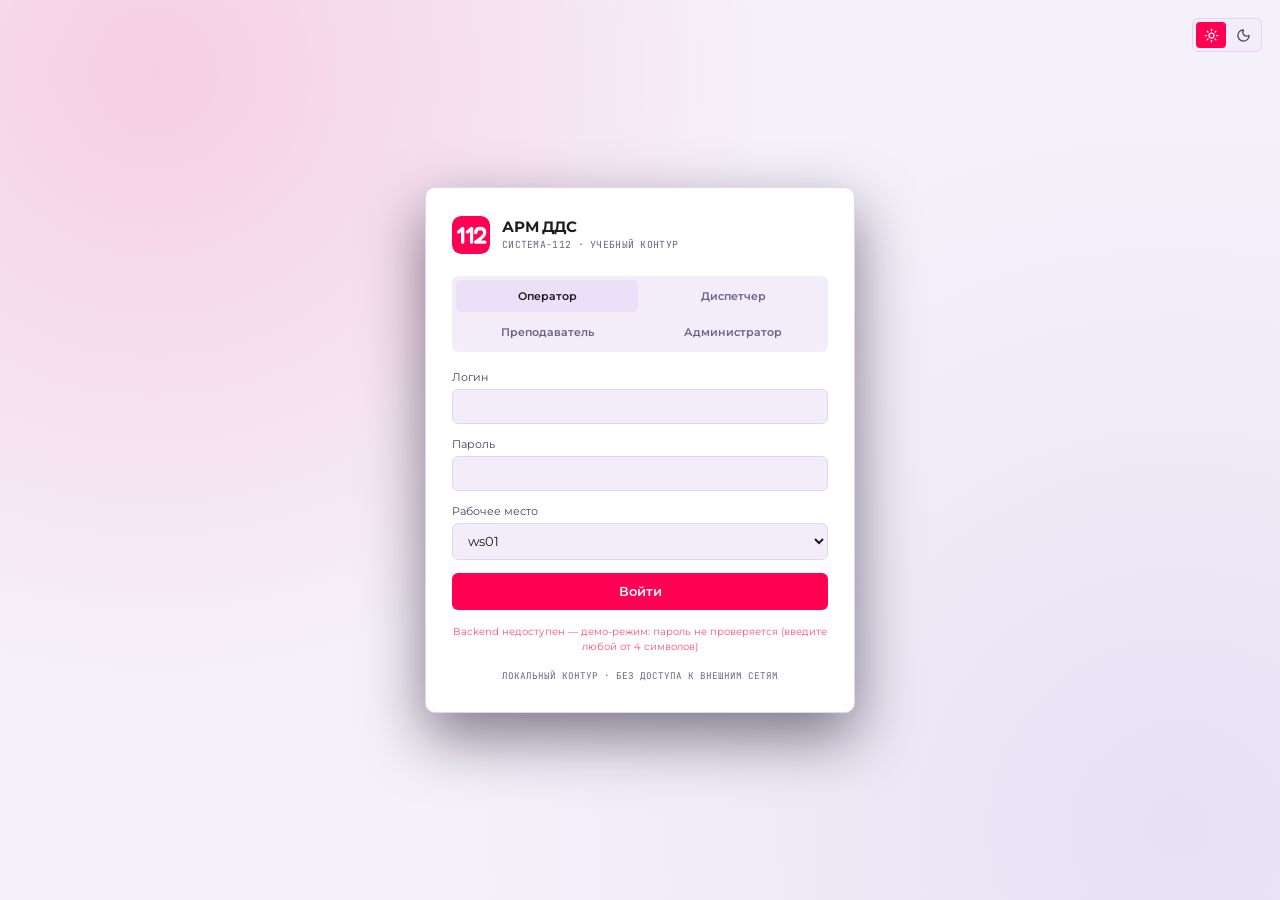
==== commit b12bf5cd: "feat(frontend): update frontend, add icons .svg" ====
--- a/frontend/index.html
+++ b/frontend/index.html
@@ -11,8 +11,12 @@
       document.documentElement.setAttribute("data-theme", theme);
     })();
   </script>
-  <link rel="preconnect" href="https://fonts.googleapis.com" />
-  <link href="https://fonts.googleapis.com/css2?family=Montserrat:wght@500;600;700;800&family=JetBrains+Mono:wght@400;500&display=swap" rel="stylesheet" />
+  <link rel="icon" type="image/svg+xml" href="favicon.svg" />
+  <link rel="icon" type="image/png" sizes="32x32" href="favicon-32.png" />
+  <link rel="shortcut icon" href="favicon.ico" />
+  <link rel="apple-touch-icon" href="apple-touch-icon.png" />
+  <meta name="theme-color" content="#ff0053" />
+  <link rel="stylesheet" href="css/icons.css" />
   <link rel="stylesheet" href="css/style.css" />
 </head>
 <body>
@@ -20,15 +24,14 @@
   <div class="login-page">
 
     <button type="button" class="theme-toggle" data-theme-toggle aria-label="Переключить тему">
-      <span class="icon" style="width:16px; height:16px;"></span>
+      <span class="tt-seg tt-sun"><span class="icon i-sun"></span></span>
+      <span class="tt-seg tt-moon"><span class="icon i-moon"></span></span>
     </button>
 
     <div class="login-card">
 
       <div class="login-brand">
-        <span class="login-brand-icon">
-          <span class="icon" style="--icon-src:url('/assets/icons/misc_phone.png'); width:18px; height:18px;"></span>
-        </span>
+        <svg class="brand-mark" viewBox="0 0 64 64" role="img" aria-label="112" xmlns="http://www.w3.org/2000/svg"><rect width="64" height="64" rx="14" fill="#ff0053"/><g fill="none" stroke="#fff" stroke-width="5.6" stroke-linecap="round" stroke-linejoin="round"><path d="M11 27 L18 21 V44"/><path d="M26 27 L33 21 V44"/><path d="M40 28 C40 23.5 43.2 21 47.5 21 C52 21 55 23.6 55 28 C55 31.4 53.2 33.6 50.2 36.2 L40 44 H55.5"/></g></svg>
         <div>
           <h1>АРМ ДДС</h1>
           <span>Система‑112 · учебный контур</span>
@@ -38,7 +41,8 @@
       <div class="role-switch" role="tablist" aria-label="Роль пользователя" id="role-switch">
         <span class="role-switch-indicator" id="role-indicator"></span>
         <button type="button" class="role-btn active" data-role="student" role="tab" aria-selected="true">Оператор</button>
-        <button type="button" class="role-btn" data-role="teacher" role="tab" aria-selected="false">Диспетчер</button>
+        <button type="button" class="role-btn" data-role="dispatcher" role="tab" aria-selected="false">Диспетчер</button>
+        <button type="button" class="role-btn" data-role="teacher" role="tab" aria-selected="false">Преподаватель</button>
         <button type="button" class="role-btn" data-role="admin" role="tab" aria-selected="false">Администратор</button>
       </div>
 
@@ -52,10 +56,17 @@
           <input type="password" name="password" autocomplete="current-password" required />
         </label>
 
+        <label id="ws-field">
+          Рабочее место
+          <select name="workstation" id="ws-select"></select>
+        </label>
+
         <p class="form-error" id="form-error" hidden>Введите логин и пароль</p>
 
         <button type="submit" class="btn-primary" id="login-submit" style="width:100%; padding:11px;">Войти</button>
       </form>
+
+      <p class="login-mode" id="login-mode">Проверка подключения к Backend…</p>
 
       <p class="login-footnote">ЛОКАЛЬНЫЙ КОНТУР · БЕЗ ДОСТУПА К ВНЕШНИМ СЕТЯМ</p>
 
@@ -63,8 +74,20 @@
 
   </div>
 
-  <script src="js/config.js"></script>
-  <script src="js/theme.js"></script>
-  <script src="js/auth.js"></script>
+  <script src="js/config.js" onerror="(window.__missing=window.__missing||[]).push(this.getAttribute('src'))"></script>
+  <script src="js/data.js" onerror="(window.__missing=window.__missing||[]).push(this.getAttribute('src'))"></script>
+  <script src="js/api.js" onerror="(window.__missing=window.__missing||[]).push(this.getAttribute('src'))"></script>
+  <script src="js/theme.js" onerror="(window.__missing=window.__missing||[]).push(this.getAttribute('src'))"></script>
+  <script src="js/auth.js" onerror="(window.__missing=window.__missing||[]).push(this.getAttribute('src'))"></script>
+  <script>
+    (function () {
+      var miss = window.__missing || [];
+      if (!miss.length) return;
+      var b = document.createElement("div");
+      b.setAttribute("style", "position:fixed;left:0;right:0;top:0;z-index:9999;background:#b00020;color:#fff;font:600 13px/1.4 sans-serif;padding:8px 14px;text-align:center");
+      b.textContent = "Не найдены файлы: " + miss.join(", ") + ". Скопируйте их в папку js/ — без них часть функций не работает (например, переключение темы).";
+      document.body.appendChild(b);
+    })();
+  </script>
 </body>
 </html>
--- a/frontend/css/icons.css
+++ b/frontend/css/icons.css
@@ -0,0 +1,12 @@
+/* Файл создаётся скриптом tools/build-icons.js из assets/icons/*.svg — руками не править.
+   Иконки встроены в CSS, поэтому работают без загрузки отдельных файлов (и при открытии через file://). */
+.i-call { --icon-src: url("data:image/svg+xml,%3Csvg class='lucide lucide-phone' xmlns='http://www.w3.org/2000/svg' width='24' height='24' viewBox='0 0 24 24' fill='none' stroke='currentColor' stroke-width='2' stroke-linecap='round' stroke-linejoin='round' %3E%3Cpath d='M13.832 16.568a1 1 0 0 0 1.213-.303l.355-.465A2 2 0 0 1 17 15h3a2 2 0 0 1 2 2v3a2 2 0 0 1-2 2A18 18 0 0 1 2 4a2 2 0 0 1 2-2h3a2 2 0 0 1 2 2v3a2 2 0 0 1-.8 1.6l-.468.351a1 1 0 0 0-.292 1.233 14 14 0 0 0 6.392 6.384' /%3E%3C/svg%3E"); }
+.i-clock { --icon-src: url("data:image/svg+xml,%3Csvg class='lucide lucide-clock' xmlns='http://www.w3.org/2000/svg' width='24' height='24' viewBox='0 0 24 24' fill='none' stroke='currentColor' stroke-width='2' stroke-linecap='round' stroke-linejoin='round' %3E%3Ccircle cx='12' cy='12' r='10' /%3E%3Cpath d='M12 6v6l4 2' /%3E%3C/svg%3E"); }
+.i-close { --icon-src: url("data:image/svg+xml,%3Csvg class='lucide lucide-x' xmlns='http://www.w3.org/2000/svg' width='24' height='24' viewBox='0 0 24 24' fill='none' stroke='currentColor' stroke-width='2' stroke-linecap='round' stroke-linejoin='round' %3E%3Cpath d='M18 6 6 18' /%3E%3Cpath d='m6 6 12 12' /%3E%3C/svg%3E"); }
+.i-nature { --icon-src: url("data:image/svg+xml,%3Csvg class='lucide lucide-cloud-lightning' xmlns='http://www.w3.org/2000/svg' width='24' height='24' viewBox='0 0 24 24' fill='none' stroke='currentColor' stroke-width='2' stroke-linecap='round' stroke-linejoin='round' %3E%3Cpath d='M6 16.326A7 7 0 1 1 15.71 8h1.79a4.5 4.5 0 0 1 .5 8.973' /%3E%3Cpath d='m13 12-3 5h4l-3 5' /%3E%3C/svg%3E"); }
+.i-medicine { --icon-src: url("data:image/svg+xml,%3Csvg class='lucide lucide-heart-pulse' xmlns='http://www.w3.org/2000/svg' width='24' height='24' viewBox='0 0 24 24' fill='none' stroke='currentColor' stroke-width='2' stroke-linecap='round' stroke-linejoin='round' %3E%3Cpath d='M2 9.5a5.5 5.5 0 0 1 9.591-3.676.56.56 0 0 0 .818 0A5.49 5.49 0 0 1 22 9.5c0 2.29-1.5 4-3 5.5l-5.492 5.313a2 2 0 0 1-3 .019L5 15c-1.5-1.5-3-3.2-3-5.5' /%3E%3Cpath d='M3.22 13H9.5l.5-1 2 4.5 2-7 1.5 3.5h5.27' /%3E%3C/svg%3E"); }
+.i-infrastructure { --icon-src: url("data:image/svg+xml,%3Csvg class='lucide lucide-home' xmlns='http://www.w3.org/2000/svg' width='24' height='24' viewBox='0 0 24 24' fill='none' stroke='currentColor' stroke-width='2' stroke-linecap='round' stroke-linejoin='round' %3E%3Cpath d='M15 21v-8a1 1 0 0 0-1-1h-4a1 1 0 0 0-1 1v8' /%3E%3Cpath d='M3 10a2 2 0 0 1 .709-1.528l7-6a2 2 0 0 1 2.582 0l7 6A2 2 0 0 1 21 10v9a2 2 0 0 1-2 2H5a2 2 0 0 1-2-2z' /%3E%3C/svg%3E"); }
+.i-shield { --icon-src: url("data:image/svg+xml,%3Csvg class='lucide lucide-shield' xmlns='http://www.w3.org/2000/svg' width='24' height='24' viewBox='0 0 24 24' fill='none' stroke='currentColor' stroke-width='2' stroke-linecap='round' stroke-linejoin='round' %3E%3Cpath d='M20 13c0 5-3.5 7.5-7.66 8.95a1 1 0 0 1-.67-.01C7.5 20.5 4 18 4 13V6a1 1 0 0 1 1-1c2 0 4.5-1.2 6.24-2.72a1.17 1.17 0 0 1 1.52 0C14.51 3.81 17 5 19 5a1 1 0 0 1 1 1z' /%3E%3C/svg%3E"); }
+.i-warning { --icon-src: url("data:image/svg+xml,%3Csvg class='lucide lucide-alert-triangle' xmlns='http://www.w3.org/2000/svg' width='24' height='24' viewBox='0 0 24 24' fill='none' stroke='currentColor' stroke-width='2' stroke-linecap='round' stroke-linejoin='round' %3E%3Cpath d='m21.73 18-8-14a2 2 0 0 0-3.48 0l-8 14A2 2 0 0 0 4 21h16a2 2 0 0 0 1.73-3' /%3E%3Cpath d='M12 9v4' /%3E%3Cpath d='M12 17h.01' /%3E%3C/svg%3E"); }
+.i-sun { --icon-src: url("data:image/svg+xml,%3Csvg class='lucide lucide-sun' xmlns='http://www.w3.org/2000/svg' width='24' height='24' viewBox='0 0 24 24' fill='none' stroke='currentColor' stroke-width='2' stroke-linecap='round' stroke-linejoin='round' %3E%3Ccircle cx='12' cy='12' r='4' /%3E%3Cpath d='M12 2v2' /%3E%3Cpath d='M12 20v2' /%3E%3Cpath d='m4.93 4.93 1.41 1.41' /%3E%3Cpath d='m17.66 17.66 1.41 1.41' /%3E%3Cpath d='M2 12h2' /%3E%3Cpath d='M20 12h2' /%3E%3Cpath d='m6.34 17.66-1.41 1.41' /%3E%3Cpath d='m19.07 4.93-1.41 1.41' /%3E%3C/svg%3E"); }
+.i-moon { --icon-src: url("data:image/svg+xml,%3Csvg class='lucide lucide-moon' xmlns='http://www.w3.org/2000/svg' width='24' height='24' viewBox='0 0 24 24' fill='none' stroke='currentColor' stroke-width='2' stroke-linecap='round' stroke-linejoin='round' %3E%3Cpath d='M20.985 12.486a9 9 0 1 1-9.473-9.472c.405-.022.617.46.402.803a6 6 0 0 0 8.268 8.268c.344-.215.825-.004.803.401' /%3E%3C/svg%3E"); }
--- a/frontend/css/style.css
+++ b/frontend/css/style.css
@@ -1,3 +1,21 @@
+/* Шрифты: два вариативных TTF в assets/fonts (остальные файлы семейств не нужны, их можно удалить).
+   Один такой файл содержит все начертания сразу — от тонкого до жирного. */
+@font-face {
+  font-family: "Montserrat";
+  font-style: normal;
+  font-weight: 100 900;
+  font-display: swap;
+  src: url("../assets/fonts/Montserrat-VariableFont_wght.ttf") format("truetype");
+}
+
+@font-face {
+  font-family: "JetBrains Mono";
+  font-style: normal;
+  font-weight: 100 800;
+  font-display: swap;
+  src: url("../assets/fonts/JetBrainsMono-VariableFont_wght.ttf") format("truetype");
+}
+
 :root {
   --bg-950: #1c1d22;
   --panel-900: #241726;
@@ -1268,3 +1286,1341 @@
     grid-column: span 1;
   }
 }
+
+/* ==== Вход: 4 роли, рабочее место, режим подключения ==== */
+.login-card {
+  max-width: 430px;
+}
+
+.role-btn {
+  font-size: 0.72rem;
+  padding: 8px 4px;
+}
+
+#login-form select {
+  background: var(--panel-800);
+  border: 1px solid var(--border-600);
+  border-radius: var(--radius-md);
+  padding: 9px 11px;
+  color: var(--ink-100);
+  font-size: 0.9rem;
+  font-family: inherit;
+}
+
+#login-form select:focus {
+  border-color: var(--accent-500);
+  outline: none;
+}
+
+#ws-field[hidden] {
+  display: none;
+}
+
+.login-mode {
+  font-size: 0.72rem;
+  margin-top: 14px;
+  text-align: center;
+  color: var(--danger-500);
+}
+
+.login-mode.is-online {
+  color: var(--success-500);
+}
+
+/* ==== Чат с заявителем (текстовый режим) ==== */
+.chat-panel {
+  border: 1px solid var(--border-600);
+  border-radius: var(--radius-md);
+  background: var(--panel-800);
+  padding: 10px;
+  display: grid;
+  gap: 8px;
+}
+
+.chat-head {
+  font-size: 0.7rem;
+  text-transform: uppercase;
+  letter-spacing: 0.04em;
+  color: var(--ink-600);
+  font-weight: 700;
+}
+
+.chat-log {
+  max-height: 150px;
+  overflow-y: auto;
+  display: grid;
+  gap: 6px;
+  align-content: start;
+}
+
+.chat-log.readonly {
+  max-height: 130px;
+  border: 1px solid var(--border-600);
+  border-radius: var(--radius-md);
+  padding: 8px;
+  background: var(--panel-800);
+}
+
+.chat-msg {
+  padding: 6px 9px;
+  border-radius: var(--radius-md);
+  font-size: 0.8rem;
+  line-height: 1.4;
+  max-width: 88%;
+  background: var(--panel-700);
+  color: var(--ink-100);
+}
+
+.chat-msg b {
+  display: block;
+  font-size: 0.66rem;
+  color: var(--ink-600);
+  font-weight: 600;
+  margin-bottom: 1px;
+}
+
+.chat-msg.operator {
+  justify-self: end;
+  background: transparent;
+  border: 1px solid var(--border-600);
+}
+
+.chat-empty {
+  font-size: 0.78rem;
+  color: var(--ink-600);
+}
+
+.chat-input-row {
+  display: flex;
+  gap: 6px;
+}
+
+.chat-input-row input {
+  flex: 1;
+  min-width: 0;
+  background: var(--panel-900);
+  border: 1px solid var(--border-600);
+  border-radius: var(--radius-md);
+  padding: 7px 10px;
+  color: var(--ink-100);
+  font-family: inherit;
+  font-size: 0.82rem;
+}
+
+.chat-input-row input:focus {
+  border-color: var(--accent-500);
+  outline: none;
+}
+
+/* ==== Опросная карта ==== */
+.survey {
+  display: grid;
+  gap: 8px;
+  margin-top: 6px;
+}
+
+.survey-group {
+  display: grid;
+  gap: 4px;
+}
+
+.survey-label {
+  font-size: 0.72rem;
+  color: var(--ink-600);
+}
+
+/* ==== Таймеры и статусы реагирования (диспетчер) ==== */
+.timer {
+  font-family: var(--font-mono);
+  font-weight: 600;
+  color: var(--ink-100);
+}
+
+.timer.warn {
+  color: #e0a100;
+}
+
+.timer.bad {
+  color: var(--danger-500);
+}
+
+.review-timers {
+  display: flex;
+  gap: 18px;
+  flex-wrap: wrap;
+  padding: 10px 14px;
+  margin-bottom: 12px;
+  border: 1px solid var(--border-600);
+  border-radius: var(--radius-md);
+  background: var(--panel-800);
+}
+
+.review-timers > div {
+  display: grid;
+  gap: 2px;
+}
+
+.status-steps {
+  display: flex;
+  flex-wrap: wrap;
+  gap: 6px;
+}
+
+.step-btn {
+  border: 1px solid var(--border-600);
+  background: var(--panel-800);
+  color: var(--ink-400);
+  border-radius: var(--radius-md);
+  padding: 7px 12px;
+  font-size: 0.78rem;
+  font-weight: 600;
+  font-family: inherit;
+  cursor: pointer;
+}
+
+.step-btn.next {
+  border-color: var(--accent-500);
+  color: var(--accent-500);
+}
+
+.step-btn.next:hover:not(:disabled) {
+  background: var(--accent-500);
+  color: #fff;
+}
+
+.step-btn.passed {
+  border-color: var(--success-500);
+  color: var(--success-500);
+}
+
+.step-btn.refuse:not(:disabled):hover {
+  border-color: var(--danger-500);
+  color: var(--danger-500);
+}
+
+.step-btn.refuse.passed {
+  border-color: var(--danger-500);
+  color: var(--danger-500);
+}
+
+.step-btn:disabled {
+  cursor: default;
+  opacity: 0.55;
+}
+
+.review-history {
+  display: grid;
+  gap: 4px;
+  margin-top: 12px;
+}
+
+.history-row {
+  display: flex;
+  gap: 10px;
+  align-items: baseline;
+  font-size: 0.8rem;
+  flex-wrap: wrap;
+}
+
+/* ==== Статистика, справочник, панели ролей ==== */
+.stat-grid {
+  display: grid;
+  grid-template-columns: repeat(auto-fit, minmax(170px, 1fr));
+  gap: 10px;
+  margin-bottom: 16px;
+}
+
+.stat-card {
+  display: grid;
+  gap: 3px;
+  padding: 12px 14px;
+  border: 1px solid var(--border-600);
+  border-radius: var(--radius-lg);
+  background: var(--panel-900);
+}
+
+.stat-card.accent {
+  border-color: var(--accent-500);
+}
+
+.stat-card.bad .stat-value {
+  color: var(--danger-500);
+}
+
+.stat-label {
+  font-size: 0.68rem;
+  text-transform: uppercase;
+  letter-spacing: 0.04em;
+  color: var(--ink-600);
+}
+
+.stat-value {
+  font-size: 1.35rem;
+  color: var(--ink-100);
+}
+
+.stat-hint {
+  font-size: 0.72rem;
+  color: var(--ink-600);
+}
+
+.two-col {
+  display: grid;
+  grid-template-columns: repeat(auto-fit, minmax(260px, 1fr));
+  gap: 12px;
+}
+
+.info-block {
+  padding: 14px;
+  border: 1px solid var(--border-600);
+  border-radius: var(--radius-lg);
+  background: var(--panel-900);
+  display: grid;
+  gap: 8px;
+  align-content: start;
+}
+
+.info-block h3 {
+  font-size: 0.9rem;
+}
+
+.info-block p {
+  font-size: 0.82rem;
+}
+
+.tips-list {
+  margin: 0;
+  padding-left: 18px;
+  display: grid;
+  gap: 6px;
+  font-size: 0.82rem;
+  color: var(--ink-400);
+  line-height: 1.45;
+}
+
+.reference {
+  display: grid;
+  gap: 10px;
+}
+
+.reference details {
+  border: 1px solid var(--border-600);
+  border-radius: var(--radius-lg);
+  background: var(--panel-900);
+  padding: 4px 14px 12px;
+}
+
+.reference summary {
+  cursor: pointer;
+  font-weight: 700;
+  font-size: 0.88rem;
+  padding: 10px 0;
+}
+
+.json-box {
+  margin: 0;
+  padding: 10px;
+  border-radius: var(--radius-md);
+  background: var(--panel-800);
+  font-family: var(--font-mono);
+  font-size: 0.74rem;
+  color: var(--ink-400);
+  overflow: auto;
+  max-height: 220px;
+}
+
+.scenario-form {
+  display: grid;
+  grid-template-columns: repeat(3, 1fr);
+  gap: 10px;
+}
+
+.scenario-form .span-2 {
+  grid-column: span 2;
+}
+
+.form-row-actions {
+  grid-column: 1 / -1;
+  display: flex;
+  gap: 8px;
+}
+
+.grade-input {
+  width: 72px;
+  background: var(--panel-800);
+  border: 1px solid var(--border-600);
+  border-radius: var(--radius-md);
+  padding: 5px 8px;
+  color: var(--ink-100);
+  font-family: var(--font-mono);
+}
+
+@media (max-width: 720px) {
+  .scenario-form {
+    grid-template-columns: 1fr;
+  }
+
+  .scenario-form .span-2 {
+    grid-column: span 1;
+  }
+}
+
+/* ==== Служебное ==== */
+[hidden] {
+  display: none !important;
+}
+
+.data-table .status-pill {
+  white-space: nowrap;
+}
+
+
+/* ==== Кнопка темы: плоский переключатель «солнце | луна», не похожий на аватар ==== */
+.theme-toggle {
+  width: auto;
+  height: 34px;
+  border-radius: var(--radius-md);
+  display: inline-flex;
+  align-items: center;
+  gap: 2px;
+  padding: 3px;
+  background: var(--panel-800);
+  color: var(--ink-600);
+}
+
+.theme-toggle:hover {
+  border-color: var(--ink-400);
+  color: var(--ink-600);
+}
+
+.tt-seg {
+  display: grid;
+  place-items: center;
+  width: 30px;
+  height: 26px;
+  border-radius: 4px;
+  color: var(--ink-600);
+  transition: background-color var(--transition-fast), color var(--transition-fast);
+}
+
+.tt-seg .icon {
+  width: 15px;
+  height: 15px;
+}
+
+:root[data-theme="dark"] .tt-moon,
+:root[data-theme="light"] .tt-sun {
+  background: var(--accent-500);
+  color: #ffffff;
+}
+
+.login-page .theme-toggle {
+  top: 18px;
+  right: 18px;
+}
+
+/* ==== Вход: роли двумя строками ==== */
+.role-switch {
+  display: grid;
+  grid-template-columns: 1fr 1fr;
+}
+
+.role-switch-indicator {
+  top: 0;
+  bottom: auto;
+  left: 0;
+  width: var(--w, 0px);
+  height: var(--h, 0px);
+  transform: translate(var(--x, 0px), var(--y, 0px));
+  transition: transform var(--transition-base), width var(--transition-base), height var(--transition-base);
+}
+
+.role-btn {
+  font-size: 0.78rem;
+  padding: 9px 6px;
+}
+
+/* ==== Строки таблиц открываются по клику на всю строку ==== */
+.data-table tbody tr.row-click {
+  cursor: pointer;
+}
+
+.data-table tbody tr.row-click:hover {
+  background: var(--panel-700);
+}
+
+.data-table tbody tr.row-click:focus-visible {
+  outline: 2px solid var(--accent-500);
+  outline-offset: -2px;
+}
+
+/* ==== Выпадающие списки в таблицах и в новых панелях ==== */
+select,
+.cell-select {
+  font-family: inherit;
+}
+
+.cell-select,
+.data-table select {
+  background: var(--panel-800);
+  border: 1px solid var(--border-600);
+  border-radius: var(--radius-md);
+  padding: 6px 28px 6px 10px;
+  color: var(--ink-100);
+  font-size: 0.82rem;
+  cursor: pointer;
+  min-width: 150px;
+  max-width: 100%;
+}
+
+.cell-select:focus,
+.data-table select:focus {
+  border-color: var(--accent-500);
+  outline: none;
+}
+
+select option {
+  background: var(--panel-800);
+  color: var(--ink-100);
+}
+
+/* ==== Широкое окно карточки: почти на весь экран, без прокрутки ==== */
+.sheet.sheet-wide,
+.sheet.sheet-medium {
+  padding: 0;
+  display: flex;
+  flex-direction: column;
+  overflow: hidden;
+  border-radius: var(--radius-xl);
+  border-bottom: 1px solid var(--border-600);
+}
+
+.sheet.sheet-wide {
+  width: min(1480px, 97vw);
+  max-width: none;
+  height: min(94vh, 960px);
+  max-height: none;
+}
+
+.sheet.sheet-medium {
+  width: min(760px, 96vw);
+  max-width: none;
+  max-height: 92vh;
+}
+
+.sheet-overlay {
+  align-items: center;
+}
+
+.sheet.sheet-wide,
+.sheet.sheet-medium {
+  transform: translateY(24px) scale(0.98);
+}
+
+.sheet-overlay.is-open .sheet.sheet-wide,
+.sheet-overlay.is-open .sheet.sheet-medium {
+  transform: translateY(0) scale(1);
+}
+
+.win-head {
+  display: flex;
+  align-items: center;
+  gap: 16px;
+  padding: 10px 14px 10px 20px;
+  border-bottom: 1px solid var(--border-600);
+  background: var(--panel-800);
+  flex: none;
+}
+
+.win-title {
+  display: grid;
+  gap: 1px;
+  min-width: 0;
+}
+
+.win-title h2 {
+  font-size: 1.05rem;
+  white-space: nowrap;
+  overflow: hidden;
+  text-overflow: ellipsis;
+}
+
+.win-sub {
+  font-size: 0.72rem;
+  color: var(--ink-600);
+}
+
+.win-sub:empty {
+  display: none;
+}
+
+.win-head .sheet-meta {
+  flex: 1;
+  margin: 0;
+  justify-content: flex-start;
+  gap: 14px;
+  flex-wrap: wrap;
+}
+
+.win-head .review-timers {
+  margin: 0;
+  padding: 4px 12px;
+  flex: 1;
+  border: none;
+  background: transparent;
+}
+
+.win-head .sheet-close {
+  margin-left: auto;
+  flex: none;
+  align-self: center;
+}
+
+.sheet-timer small {
+  font-size: 0.68rem;
+  color: var(--ink-600);
+}
+
+.sheet-timer.is-over {
+  border-color: var(--danger-500);
+  color: var(--danger-500);
+}
+
+.sheet-timer.is-over strong {
+  color: var(--danger-500);
+}
+
+.win-body {
+  flex: 1;
+  min-height: 0;
+  padding: 12px 20px;
+  display: flex;
+  flex-direction: column;
+  gap: 10px;
+  overflow: hidden;
+}
+
+.sheet-medium .win-body {
+  overflow-y: auto;
+  gap: 12px;
+}
+
+.win-foot {
+  flex: none;
+  display: flex;
+  justify-content: flex-end;
+  gap: 10px;
+  padding: 10px 20px;
+  border-top: 1px solid var(--border-600);
+  background: var(--panel-800);
+}
+
+.win-foot .btn-primary,
+.win-foot .btn-decline,
+.win-foot .btn-card {
+  flex: 0 0 auto;
+  width: auto;
+  min-width: 190px;
+}
+
+.win-top {
+  display: grid;
+  grid-template-columns: 1fr 1fr 1fr auto;
+  gap: 10px;
+  align-items: end;
+  flex: none;
+}
+
+.win-top .quick-end-row {
+  margin: 0;
+}
+
+.win-top .quick-end-btn {
+  padding: 8px 14px;
+  white-space: nowrap;
+}
+
+.win-cols {
+  flex: 1;
+  min-height: 0;
+  display: grid;
+  grid-template-columns: 1.05fr 1.15fr 1fr;
+  gap: 16px;
+}
+
+.win-col {
+  min-width: 0;
+  min-height: 0;
+  display: flex;
+  flex-direction: column;
+  gap: 10px;
+}
+
+.win-col .form-field.grow {
+  flex: 1;
+  min-height: 84px;
+  display: flex;
+  flex-direction: column;
+}
+
+.win-col .form-field.grow textarea {
+  flex: 1;
+  min-height: 56px;
+  resize: none;
+}
+
+.win-col .chat-log {
+  max-height: 104px;
+}
+
+.win-col .chat-log.readonly {
+  max-height: 150px;
+}
+
+.win-col .form-row {
+  gap: 10px;
+}
+
+.win-col .address-grid {
+  margin-top: 10px;
+  grid-template-columns: repeat(3, 1fr);
+}
+
+.win-col .type-tiles {
+  gap: 5px;
+}
+
+.win-col .type-tile {
+  padding: 5px 10px;
+  font-size: 0.78rem;
+}
+
+.win-col .sheet-services {
+  margin: 0;
+}
+
+.win-col .survey {
+  display: flex;
+  flex-wrap: wrap;
+  gap: 6px 16px;
+  margin-top: 4px;
+}
+
+.win-col .survey .flag-pill {
+  padding: 4px 9px;
+  font-size: 0.74rem;
+}
+
+.flag-pill.flag-check {
+  cursor: pointer;
+}
+
+.flag-pill.flag-check input {
+  width: auto;
+  margin: 0;
+}
+
+.win-col .form-field input,
+.win-col .form-field select,
+.win-col .form-field textarea,
+.win-top .form-field input {
+  font-size: 0.86rem;
+  padding: 7px 10px;
+}
+
+.win-col .form-field label,
+.win-top .form-field label {
+  font-size: 0.7rem;
+  margin-bottom: 4px;
+}
+
+.caller-strip {
+  flex: none;
+  display: grid;
+  grid-template-columns: auto 1fr;
+  align-items: baseline;
+  gap: 2px 12px;
+  padding: 8px 14px;
+  border: 1px solid var(--accent-500);
+  border-radius: var(--radius-md);
+  background: var(--panel-800);
+}
+
+.caller-strip-label {
+  font-size: 0.68rem;
+  text-transform: uppercase;
+  letter-spacing: 0.04em;
+  color: var(--accent-500);
+  font-weight: 700;
+}
+
+.caller-strip-who {
+  font-size: 0.74rem;
+  color: var(--ink-600);
+}
+
+.caller-strip-text {
+  grid-column: 1 / -1;
+  font-size: 0.92rem;
+  color: var(--ink-100);
+  line-height: 1.35;
+  display: -webkit-box;
+  -webkit-line-clamp: 2;
+  line-clamp: 2;
+  -webkit-box-orient: vertical;
+  overflow: hidden;
+}
+
+.win-col .review-grid {
+  margin-bottom: 0;
+}
+
+.win-col .review-field strong {
+  font-size: 0.86rem;
+}
+
+@media (max-width: 1000px) {
+  .sheet.sheet-wide {
+    width: 100vw;
+    height: 100vh;
+    border-radius: 0;
+  }
+
+  .win-body {
+    overflow-y: auto;
+  }
+
+  .win-cols {
+    grid-template-columns: 1fr;
+    flex: none;
+  }
+
+  .win-top {
+    grid-template-columns: 1fr 1fr;
+  }
+}
+
+/* ==== Кластеры сценариев (преподаватель) ==== */
+.cluster {
+  border: 1px solid var(--border-600);
+  border-radius: var(--radius-lg);
+  background: var(--panel-900);
+  margin-bottom: 10px;
+  overflow: hidden;
+}
+
+.cluster > summary {
+  list-style: none;
+  cursor: pointer;
+  display: flex;
+  align-items: center;
+  gap: 12px;
+  padding: 12px 16px;
+  flex-wrap: wrap;
+}
+
+.cluster > summary::-webkit-details-marker {
+  display: none;
+}
+
+.cluster > summary::before {
+  content: "▸";
+  color: var(--ink-600);
+  transition: transform var(--transition-fast);
+}
+
+.cluster[open] > summary::before {
+  transform: rotate(90deg);
+}
+
+.cluster-title {
+  font-weight: 700;
+  font-size: 0.95rem;
+}
+
+.cluster-type {
+  font-size: 0.7rem;
+  padding: 2px 9px;
+  border-radius: 999px;
+  border: 1px solid var(--border-600);
+  color: var(--ink-400);
+}
+
+.cluster-count {
+  font-size: 0.76rem;
+  color: var(--ink-600);
+}
+
+.cluster-actions {
+  margin-left: auto;
+  display: flex;
+  gap: 6px;
+}
+
+.cluster-note {
+  padding: 0 16px 10px 40px;
+  font-size: 0.78rem;
+  color: var(--ink-600);
+}
+
+.cluster .data-table-wrap {
+  border: none;
+  border-top: 1px solid var(--border-600);
+  border-radius: 0;
+}
+
+.scenario-detail {
+  display: grid;
+  grid-template-columns: 1fr 1fr;
+  gap: 10px;
+}
+
+.scenario-detail .span-2 {
+  grid-column: span 2;
+}
+
+.answers-list {
+  display: grid;
+  gap: 4px;
+  font-size: 0.78rem;
+  color: var(--ink-400);
+  max-height: 160px;
+  overflow-y: auto;
+  padding: 8px 10px;
+  border: 1px solid var(--border-600);
+  border-radius: var(--radius-md);
+  background: var(--panel-800);
+}
+
+.answers-list b {
+  color: var(--ink-100);
+  font-family: var(--font-mono);
+  font-weight: 500;
+}
+
+.inline-form {
+  display: flex;
+  gap: 8px;
+  align-items: end;
+  flex-wrap: wrap;
+}
+
+.inline-form .form-field {
+  min-width: 190px;
+}
+
+.sys-note {
+  font-size: 0.78rem;
+  color: var(--ink-600);
+}
+
+/* ==== Окно карточки и плавающая панель телефонии ==== */
+.win-foot {
+  justify-content: flex-start;
+}
+
+.sheet.sheet-wide {
+  max-width: 100%;
+}
+
+.sheet-overlay {
+  padding: 2vh 1vw;
+  transition: opacity var(--transition-base), padding var(--transition-base);
+}
+
+body.tel-open .sheet-overlay {
+  padding-right: 372px;
+}
+
+.win-col {
+  overflow-y: auto;
+  scrollbar-width: thin;
+}
+
+.win-col::-webkit-scrollbar {
+  width: 6px;
+}
+
+.win-col::-webkit-scrollbar-thumb {
+  background: var(--border-600);
+  border-radius: 3px;
+}
+
+@media (max-width: 1000px) {
+  body.tel-open .sheet-overlay {
+    padding-right: 1vw;
+  }
+}
+
+.form-field .flag-pill,
+.win-col .form-field .flag-pill {
+  text-transform: none;
+  letter-spacing: 0;
+  font-size: 0.78rem;
+  margin: 0;
+  color: var(--ink-400);
+}
+
+.form-field .flag-pill.active {
+  color: #ffffff;
+}
+
+.sheet.sheet-wide.sheet-auto {
+  height: auto;
+  max-height: min(94vh, 960px);
+}
+
+.sheet-auto .win-cols {
+  flex: 0 1 auto;
+}
+
+.sheet-auto .win-body {
+  overflow-y: auto;
+}
+
+
+
+/* ==== Окна карточек: весь размер задаётся через --fs (em), подгоняется скриптом под высоту экрана ==== */
+.sheet-overlay {
+  transition: opacity var(--transition-base);
+  padding: 1.2vh 1vw;
+}
+
+.sheet.sheet-wide {
+  --fs: 11px;
+  font-size: var(--fs);
+  height: calc(100vh - 2.4vh);
+  max-height: 980px;
+}
+
+.sheet.sheet-wide.sheet-auto {
+  height: auto;
+  max-height: calc(100vh - 2.4vh);
+}
+
+.sheet.sheet-wide .win-col {
+  overflow: hidden;
+  gap: 0.7em;
+}
+
+.sheet.sheet-wide.fit-fail .win-col {
+  overflow-y: auto;
+}
+
+.sheet.sheet-wide .win-head {
+  padding: 0.65em 1em 0.65em 1.6em;
+  gap: 1.2em;
+}
+
+.sheet.sheet-wide .win-title h2 {
+  font-size: 1.35em;
+}
+
+.sheet.sheet-wide .win-sub {
+  font-size: 0.85em;
+}
+
+.sheet.sheet-wide .sheet-meta {
+  font-size: 0.95em;
+  gap: 1em;
+}
+
+.sheet.sheet-wide .sheet-timer {
+  font-size: 0.95em;
+  padding: 0.3em 0.7em;
+  gap: 0.5em;
+}
+
+.sheet.sheet-wide .sheet-timer strong {
+  font-size: 1.05em;
+}
+
+.sheet.sheet-wide .sheet-timer small {
+  font-size: 0.85em;
+}
+
+.sheet.sheet-wide .sheet-close {
+  width: 2.4em;
+  height: 2.4em;
+}
+
+.sheet.sheet-wide .icon {
+  width: 1.15em !important;
+  height: 1.15em !important;
+}
+
+.sheet.sheet-wide .win-body {
+  padding: 0.8em 1.5em;
+  gap: 0.7em;
+}
+
+.sheet.sheet-wide .win-top {
+  gap: 0.8em;
+}
+
+.sheet.sheet-wide .form-field label,
+.sheet.sheet-wide .review-callback-label {
+  font-size: 0.82em;
+  margin-bottom: 0.3em;
+}
+
+.sheet.sheet-wide .form-field input,
+.sheet.sheet-wide .form-field select,
+.sheet.sheet-wide .form-field textarea {
+  font-size: 1em;
+  padding: 0.5em 0.75em;
+}
+
+.sheet.sheet-wide .form-field textarea {
+  min-height: 3.6em;
+}
+
+.sheet.sheet-wide .form-field .field-error {
+  font-size: 0.85em;
+  margin-top: 0.3em;
+}
+
+.sheet.sheet-wide .win-col .form-field.grow {
+  min-height: 5.5em;
+}
+
+.sheet.sheet-wide .char-counter {
+  font-size: 0.8em;
+}
+
+.sheet.sheet-wide .quick-end-btn {
+  font-size: 0.95em;
+  padding: 0.55em 1.1em;
+}
+
+.sheet.sheet-wide .caller-strip {
+  padding: 0.5em 1em;
+  gap: 0.1em 0.9em;
+}
+
+.sheet.sheet-wide .caller-strip-label {
+  font-size: 0.82em;
+}
+
+.sheet.sheet-wide .caller-strip-who {
+  font-size: 0.9em;
+}
+
+.sheet.sheet-wide .caller-strip-text {
+  font-size: 1.1em;
+  -webkit-line-clamp: 2;
+  line-clamp: 2;
+}
+
+.sheet.sheet-wide .chat-panel {
+  padding: 0.7em;
+  gap: 0.5em;
+}
+
+.sheet.sheet-wide .chat-head {
+  font-size: 0.8em;
+}
+
+.sheet.sheet-wide .chat-log,
+.sheet.sheet-wide .win-col .chat-log {
+  max-height: 8.6em;
+  overflow: hidden;
+  display: flex;
+  flex-direction: column;
+  justify-content: flex-end;
+  gap: 0.4em;
+}
+
+.sheet.sheet-wide .chat-log.readonly,
+.sheet.sheet-wide .win-col .chat-log.readonly {
+  max-height: 14em;
+  padding: 0.6em;
+  overflow-y: auto;
+  justify-content: flex-start;
+}
+
+.sheet.sheet-wide .chat-msg {
+  font-size: 1em;
+  padding: 0.4em 0.7em;
+}
+
+.sheet.sheet-wide .chat-msg b {
+  font-size: 0.82em;
+}
+
+.sheet.sheet-wide .chat-input-row input {
+  font-size: 1em;
+  padding: 0.45em 0.75em;
+}
+
+.sheet.sheet-wide .row-action,
+.sheet.sheet-wide .btn-card {
+  font-size: 0.95em;
+  padding: 0.45em 0.9em;
+}
+
+.sheet.sheet-wide .flag-row {
+  gap: 0.4em;
+}
+
+.sheet.sheet-wide .flag-pill,
+.sheet.sheet-wide .win-col .form-field .flag-pill {
+  font-size: 0.95em;
+  padding: 0.4em 0.8em;
+}
+
+.sheet.sheet-wide .type-tiles {
+  gap: 0.4em;
+  margin-top: 0.5em;
+}
+
+.sheet.sheet-wide .type-tile,
+.sheet.sheet-wide .win-col .type-tile {
+  font-size: 0.95em;
+  padding: 0.35em 0.8em;
+  gap: 0.4em;
+}
+
+.sheet.sheet-wide .survey {
+  gap: 0.3em 1.2em;
+  margin-top: 0.3em;
+}
+
+.sheet.sheet-wide .survey-label {
+  font-size: 0.85em;
+}
+
+.sheet.sheet-wide .survey .flag-pill,
+.sheet.sheet-wide .win-col .survey .flag-pill {
+  font-size: 0.88em;
+  padding: 0.25em 0.65em;
+}
+
+.sheet.sheet-wide .address-grid,
+.sheet.sheet-wide .win-col .address-grid {
+  gap: 0.5em 0.7em;
+  margin-top: 0.7em;
+}
+
+.sheet.sheet-wide .sheet-services h3 {
+  font-size: 0.85em;
+  margin-bottom: 0.5em;
+}
+
+.sheet.sheet-wide .sheet-services-hint {
+  font-size: 0.9em;
+}
+
+.sheet.sheet-wide .service-chips {
+  gap: 0.4em;
+  margin-bottom: 0.5em;
+}
+
+.sheet.sheet-wide .service-chip {
+  font-size: 0.95em;
+  padding: 0.4em 0.7em;
+  gap: 0.5em;
+}
+
+.sheet.sheet-wide .service-chip .tel-chip-call {
+  font-size: 0.8em;
+  padding: 0.05em 0.6em;
+  margin-left: 0.4em;
+}
+
+.sheet.sheet-wide .chip-remove {
+  font-size: 1.15em;
+}
+
+.sheet.sheet-wide .service-add {
+  gap: 0.4em;
+}
+
+.sheet.sheet-wide .win-foot {
+  padding: 0.7em 1.5em;
+}
+
+.sheet.sheet-wide .win-foot .btn-primary,
+.sheet.sheet-wide .win-foot .btn-decline {
+  font-size: 1.05em;
+  padding: 0.65em 1.4em;
+  min-width: 14em;
+}
+
+.sheet.sheet-wide .review-callback {
+  padding: 0.6em 1em;
+}
+
+.sheet.sheet-wide .review-callback-number {
+  font-size: 1.2em;
+}
+
+.sheet.sheet-wide .review-grid {
+  gap: 0.6em;
+}
+
+.sheet.sheet-wide .review-field {
+  padding: 0.55em 0.8em;
+}
+
+.sheet.sheet-wide .review-field span {
+  font-size: 0.8em;
+}
+
+.sheet.sheet-wide .review-field strong {
+  font-size: 1em;
+}
+
+.sheet.sheet-wide .review-flags {
+  gap: 0.4em;
+}
+
+.sheet.sheet-wide .review-flag {
+  font-size: 0.9em;
+  padding: 0.3em 0.7em;
+}
+
+.sheet.sheet-wide .status-steps {
+  gap: 0.4em;
+}
+
+.sheet.sheet-wide .step-btn {
+  font-size: 0.95em;
+  padding: 0.5em 0.9em;
+}
+
+.sheet.sheet-wide .history-row {
+  font-size: 0.95em;
+}
+
+.sheet.sheet-wide .review-timers {
+  gap: 1.4em;
+  font-size: 0.95em;
+}
+
+.sheet.sheet-wide .status-pill {
+  font-size: 0.9em;
+}
+
+
+/* ==== Логотип «112» (встроенный SVG) ==== */
+.brand-mark {
+  display: block;
+  flex-shrink: 0;
+  border-radius: 9px;
+}
+
+.login-brand .brand-mark {
+  width: 38px;
+  height: 38px;
+}
+
+.topbar-left .brand-mark {
+  width: 24px;
+  height: 24px;
+  border-radius: 6px;
+}
+
+.tt-seg {
+  color: var(--ink-400);
+}
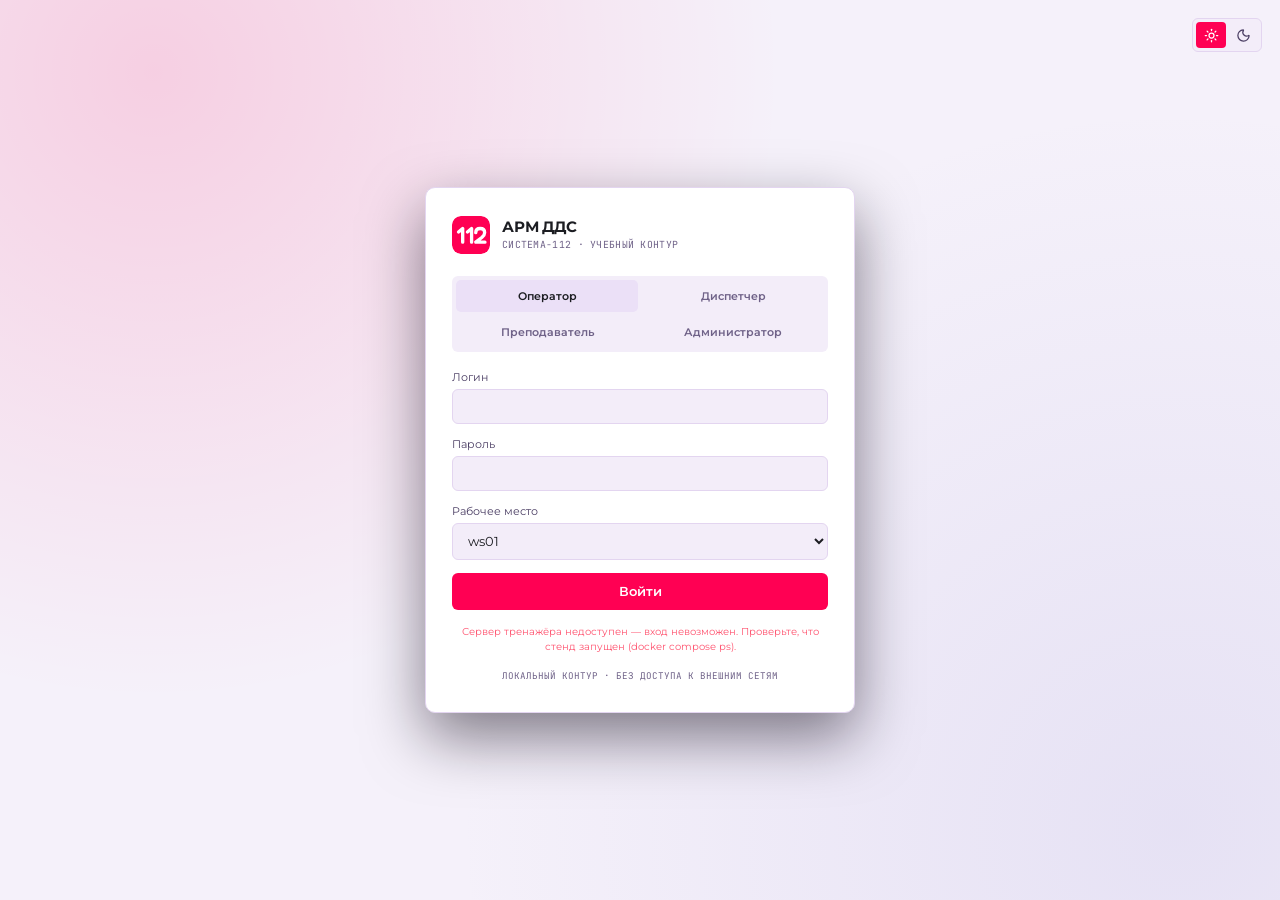
==== commit af77e072: "Иконка сайта, тесты и проверка стенда на паролях из .env - иконка вкладки — assets/icons/misc_phone." ====
--- a/frontend/index.html
+++ b/frontend/index.html
@@ -11,8 +11,7 @@
       document.documentElement.setAttribute("data-theme", theme);
     })();
   </script>
-  <link rel="icon" type="image/svg+xml" href="favicon.svg" />
-  <link rel="icon" type="image/png" sizes="32x32" href="favicon-32.png" />
+  <link rel="icon" type="image/svg+xml" href="assets/icons/misc_phone.svg" />
   <link rel="shortcut icon" href="favicon.ico" />
   <link rel="apple-touch-icon" href="apple-touch-icon.png" />
   <meta name="theme-color" content="#ff0053" />
--- a/frontend/css/style.css
+++ b/frontend/css/style.css
@@ -1328,90 +1328,6 @@
 }
 
 /* ==== Чат с заявителем (текстовый режим) ==== */
-.chat-panel {
-  border: 1px solid var(--border-600);
-  border-radius: var(--radius-md);
-  background: var(--panel-800);
-  padding: 10px;
-  display: grid;
-  gap: 8px;
-}
-
-.chat-head {
-  font-size: 0.7rem;
-  text-transform: uppercase;
-  letter-spacing: 0.04em;
-  color: var(--ink-600);
-  font-weight: 700;
-}
-
-.chat-log {
-  max-height: 150px;
-  overflow-y: auto;
-  display: grid;
-  gap: 6px;
-  align-content: start;
-}
-
-.chat-log.readonly {
-  max-height: 130px;
-  border: 1px solid var(--border-600);
-  border-radius: var(--radius-md);
-  padding: 8px;
-  background: var(--panel-800);
-}
-
-.chat-msg {
-  padding: 6px 9px;
-  border-radius: var(--radius-md);
-  font-size: 0.8rem;
-  line-height: 1.4;
-  max-width: 88%;
-  background: var(--panel-700);
-  color: var(--ink-100);
-}
-
-.chat-msg b {
-  display: block;
-  font-size: 0.66rem;
-  color: var(--ink-600);
-  font-weight: 600;
-  margin-bottom: 1px;
-}
-
-.chat-msg.operator {
-  justify-self: end;
-  background: transparent;
-  border: 1px solid var(--border-600);
-}
-
-.chat-empty {
-  font-size: 0.78rem;
-  color: var(--ink-600);
-}
-
-.chat-input-row {
-  display: flex;
-  gap: 6px;
-}
-
-.chat-input-row input {
-  flex: 1;
-  min-width: 0;
-  background: var(--panel-900);
-  border: 1px solid var(--border-600);
-  border-radius: var(--radius-md);
-  padding: 7px 10px;
-  color: var(--ink-100);
-  font-family: inherit;
-  font-size: 0.82rem;
-}
-
-.chat-input-row input:focus {
-  border-color: var(--accent-500);
-  outline: none;
-}
-
 /* ==== Опросная карта ==== */
 .survey {
   display: grid;
@@ -1944,8 +1860,19 @@
   flex: 1;
   min-height: 0;
   display: grid;
-  grid-template-columns: 1.05fr 1.15fr 1fr;
+  grid-template-columns: 1.2fr 1fr minmax(260px, 0.8fr);
   gap: 16px;
+}
+
+/* Правая колонка карточки оператора: сюда встраивается панель «Телефон» (telephony.js) */
+.win-col.phone-dock {
+  display: flex;
+  flex-direction: column;
+}
+
+.phone-dock > .empty-hint {
+  margin: auto;
+  text-align: center;
 }
 
 .win-col {
@@ -1967,14 +1894,6 @@
   flex: 1;
   min-height: 56px;
   resize: none;
-}
-
-.win-col .chat-log {
-  max-height: 104px;
-}
-
-.win-col .chat-log.readonly {
-  max-height: 150px;
 }
 
 .win-col .form-row {
@@ -2032,43 +1951,6 @@
 .win-top .form-field label {
   font-size: 0.7rem;
   margin-bottom: 4px;
-}
-
-.caller-strip {
-  flex: none;
-  display: grid;
-  grid-template-columns: auto 1fr;
-  align-items: baseline;
-  gap: 2px 12px;
-  padding: 8px 14px;
-  border: 1px solid var(--accent-500);
-  border-radius: var(--radius-md);
-  background: var(--panel-800);
-}
-
-.caller-strip-label {
-  font-size: 0.68rem;
-  text-transform: uppercase;
-  letter-spacing: 0.04em;
-  color: var(--accent-500);
-  font-weight: 700;
-}
-
-.caller-strip-who {
-  font-size: 0.74rem;
-  color: var(--ink-600);
-}
-
-.caller-strip-text {
-  grid-column: 1 / -1;
-  font-size: 0.92rem;
-  color: var(--ink-100);
-  line-height: 1.35;
-  display: -webkit-box;
-  -webkit-line-clamp: 2;
-  line-clamp: 2;
-  -webkit-box-orient: vertical;
-  overflow: hidden;
 }
 
 .win-col .review-grid {
@@ -2287,7 +2169,7 @@
 }
 
 .sheet.sheet-wide {
-  --fs: 11px;
+  --fs: 10px;
   font-size: var(--fs);
   height: calc(100vh - 2.4vh);
   max-height: 980px;
@@ -2393,66 +2275,6 @@
   padding: 0.55em 1.1em;
 }
 
-.sheet.sheet-wide .caller-strip {
-  padding: 0.5em 1em;
-  gap: 0.1em 0.9em;
-}
-
-.sheet.sheet-wide .caller-strip-label {
-  font-size: 0.82em;
-}
-
-.sheet.sheet-wide .caller-strip-who {
-  font-size: 0.9em;
-}
-
-.sheet.sheet-wide .caller-strip-text {
-  font-size: 1.1em;
-  -webkit-line-clamp: 2;
-  line-clamp: 2;
-}
-
-.sheet.sheet-wide .chat-panel {
-  padding: 0.7em;
-  gap: 0.5em;
-}
-
-.sheet.sheet-wide .chat-head {
-  font-size: 0.8em;
-}
-
-.sheet.sheet-wide .chat-log,
-.sheet.sheet-wide .win-col .chat-log {
-  max-height: 8.6em;
-  overflow: hidden;
-  display: flex;
-  flex-direction: column;
-  justify-content: flex-end;
-  gap: 0.4em;
-}
-
-.sheet.sheet-wide .chat-log.readonly,
-.sheet.sheet-wide .win-col .chat-log.readonly {
-  max-height: 14em;
-  padding: 0.6em;
-  overflow-y: auto;
-  justify-content: flex-start;
-}
-
-.sheet.sheet-wide .chat-msg {
-  font-size: 1em;
-  padding: 0.4em 0.7em;
-}
-
-.sheet.sheet-wide .chat-msg b {
-  font-size: 0.82em;
-}
-
-.sheet.sheet-wide .chat-input-row input {
-  font-size: 1em;
-  padding: 0.45em 0.75em;
-}
-
 .sheet.sheet-wide .row-action,
 .sheet.sheet-wide .btn-card {
   font-size: 0.95em;
